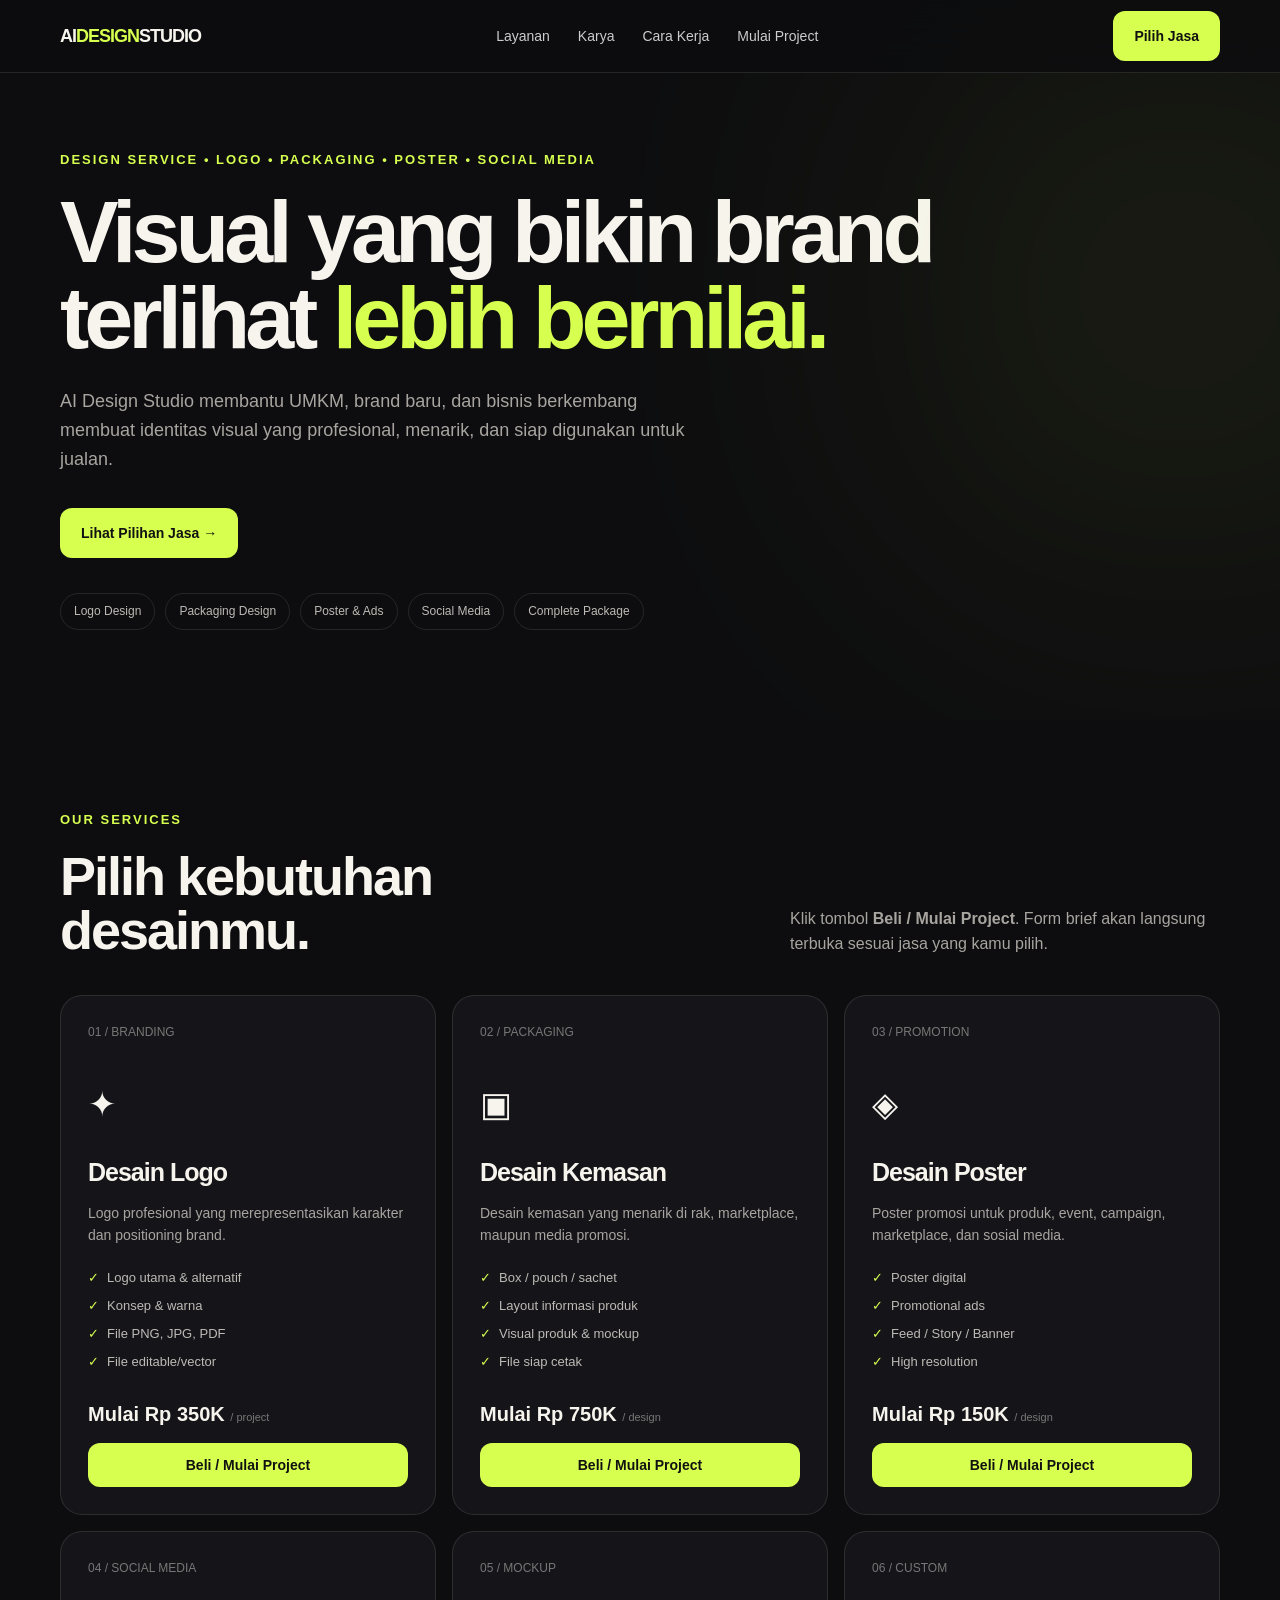
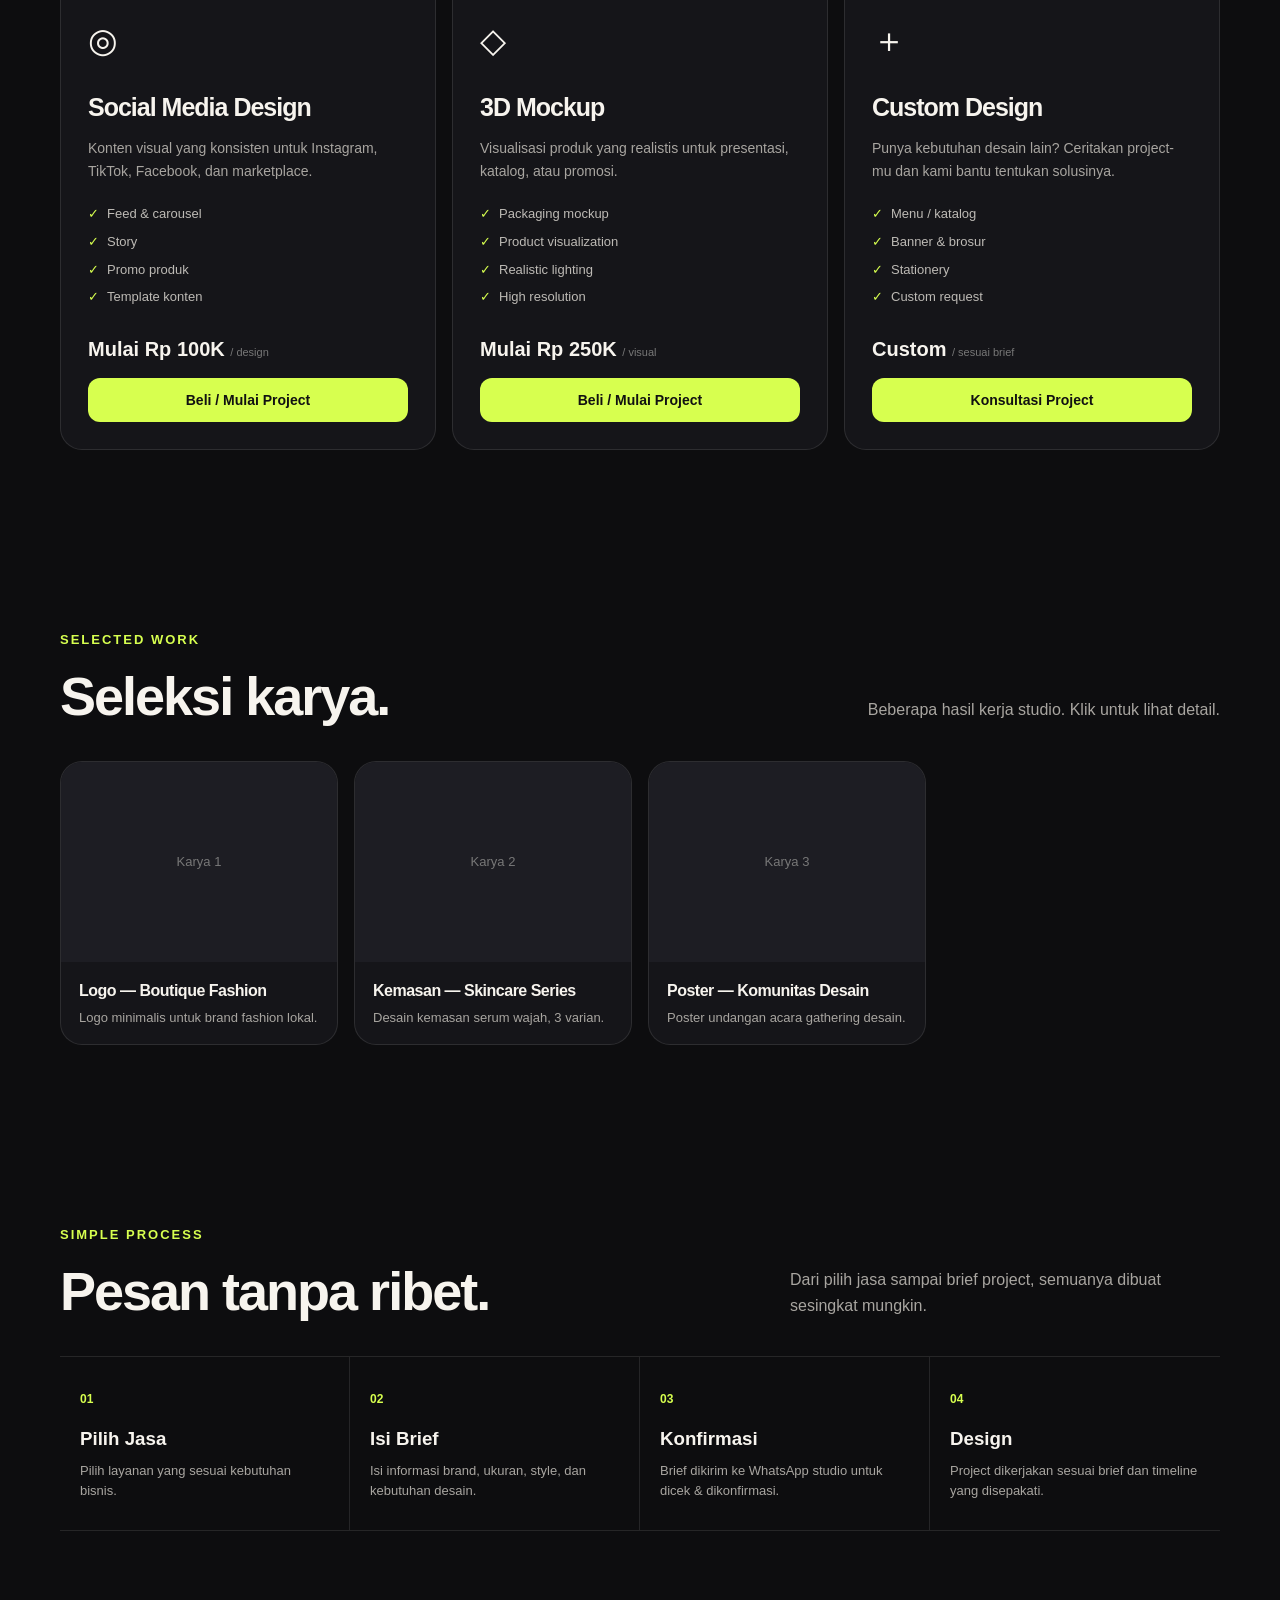
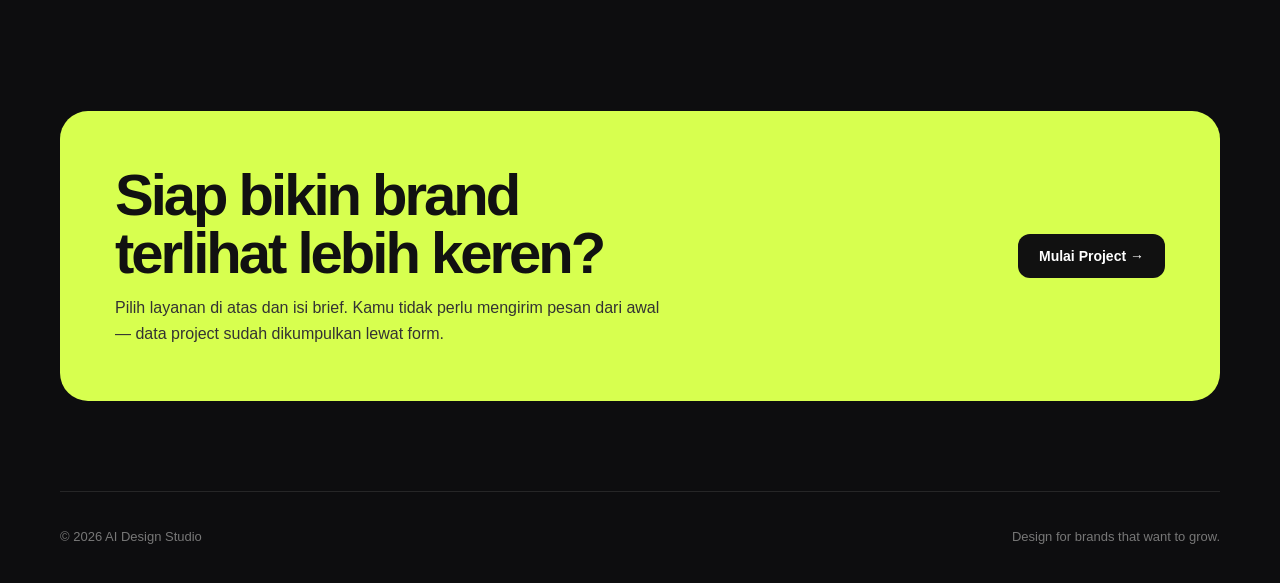
==== index.html @ 18edada5 "update: services section matched to reference (6 cards) - 6 service cards: Logo, Kemasan, Poster, So" ====
<!DOCTYPE html>
<html lang="id">
<head>
<meta charset="UTF-8">
<meta name="viewport" content="width=device-width, initial-scale=1.0">
<meta name="description" content="AI Design Studio — jasa desain logo, kemasan, poster, dan social media untuk brand yang serius.">
<title>AI Design Studio — Jasa Desain Profesional</title>
<link rel="stylesheet" href="styles.css">
</head>
<body>

<nav>
  <div class="container navin">
    <a class="logo" href="#">AI<span>DESIGN</span>STUDIO</a>
    <div class="navlinks">
      <a href="#services">Layanan</a>
      <a href="#portfolio">Karya</a>
      <a href="#process">Cara Kerja</a>
      <a href="#contact">Mulai Project</a>
    </div>
    <a href="#services" class="btn btn-primary">Pilih Jasa</a>
  </div>
</nav>

<header class="hero">
  <div class="container">
    <div class="eyebrow">Design Service • Logo • Packaging • Poster • Social Media</div>
    <h1>Visual yang bikin brand terlihat <em>lebih bernilai.</em></h1>
    <p>AI Design Studio membantu UMKM, brand baru, dan bisnis berkembang membuat identitas visual yang profesional, menarik, dan siap digunakan untuk jualan.</p>
    <a href="#services" class="btn btn-primary">Lihat Pilihan Jasa →</a>
    <div class="hero-tags">
      <span class="tag">Logo Design</span>
      <span class="tag">Packaging Design</span>
      <span class="tag">Poster & Ads</span>
      <span class="tag">Social Media</span>
      <span class="tag">Complete Package</span>
    </div>
  </div>
</header>

<section id="services">
  <div class="container">
    <div class="section-head">
      <div><div class="eyebrow">Our Services</div><h2>Pilih kebutuhan<br>desainmu.</h2></div>
      <p>Klik tombol <b>Beli / Mulai Project</b>. Form brief akan langsung terbuka sesuai jasa yang kamu pilih.</p>
    </div>

    <div class="grid">
      <article class="card">
        <div class="card-num">01 / BRANDING</div><div class="icon">✦</div><h3>Desain Logo</h3>
        <p>Logo profesional yang merepresentasikan karakter dan positioning brand.</p>
        <ul><li>Logo utama & alternatif</li><li>Konsep & warna</li><li>File PNG, JPG, PDF</li><li>File editable/vector</li></ul>
        <div class="price">Mulai Rp 350K <small>/ project</small></div>
        <button class="btn btn-primary buy" data-service="Desain Logo">Beli / Mulai Project</button>
      </article>

      <article class="card">
        <div class="card-num">02 / PACKAGING</div><div class="icon">▣</div><h3>Desain Kemasan</h3>
        <p>Desain kemasan yang menarik di rak, marketplace, maupun media promosi.</p>
        <ul><li>Box / pouch / sachet</li><li>Layout informasi produk</li><li>Visual produk & mockup</li><li>File siap cetak</li></ul>
        <div class="price">Mulai Rp 750K <small>/ design</small></div>
        <button class="btn btn-primary buy" data-service="Desain Kemasan">Beli / Mulai Project</button>
      </article>

      <article class="card">
        <div class="card-num">03 / PROMOTION</div><div class="icon">◈</div><h3>Desain Poster</h3>
        <p>Poster promosi untuk produk, event, campaign, marketplace, dan sosial media.</p>
        <ul><li>Poster digital</li><li>Promotional ads</li><li>Feed / Story / Banner</li><li>High resolution</li></ul>
        <div class="price">Mulai Rp 150K <small>/ design</small></div>
        <button class="btn btn-primary buy" data-service="Desain Poster">Beli / Mulai Project</button>
      </article>

      <article class="card">
        <div class="card-num">04 / SOCIAL MEDIA</div><div class="icon">◎</div><h3>Social Media Design</h3>
        <p>Konten visual yang konsisten untuk Instagram, TikTok, Facebook, dan marketplace.</p>
        <ul><li>Feed & carousel</li><li>Story</li><li>Promo produk</li><li>Template konten</li></ul>
        <div class="price">Mulai Rp 100K <small>/ design</small></div>
        <button class="btn btn-primary buy" data-service="Social Media Design">Beli / Mulai Project</button>
      </article>

      <article class="card">
        <div class="card-num">05 / MOCKUP</div><div class="icon">◇</div><h3>3D Mockup</h3>
        <p>Visualisasi produk yang realistis untuk presentasi, katalog, atau promosi.</p>
        <ul><li>Packaging mockup</li><li>Product visualization</li><li>Realistic lighting</li><li>High resolution</li></ul>
        <div class="price">Mulai Rp 250K <small>/ visual</small></div>
        <button class="btn btn-primary buy" data-service="3D Mockup">Beli / Mulai Project</button>
      </article>

      <article class="card">
        <div class="card-num">06 / CUSTOM</div><div class="icon">＋</div><h3>Custom Design</h3>
        <p>Punya kebutuhan desain lain? Ceritakan project-mu dan kami bantu tentukan solusinya.</p>
        <ul><li>Menu / katalog</li><li>Banner & brosur</li><li>Stationery</li><li>Custom request</li></ul>
        <div class="price">Custom <small>/ sesuai brief</small></div>
        <button class="btn btn-primary buy" data-service="Custom Design">Konsultasi Project</button>
      </article>
    </div>
  </div>
</section>

<section id="portfolio">
  <div class="container">
    <div class="section-head">
      <div><div class="eyebrow">Selected Work</div><h2>Seleksi karya.</h2></div>
      <p>Beberapa hasil kerja studio. Klik untuk lihat detail.</p>
    </div>
    <div class="portfolio-grid" id="portfolioGrid">
      <div class="portfolio-loading">Loading karya...</div>
    </div>
    <div class="portfolio-empty" id="portfolioEmpty" style="display:none;">
      <p>Belum ada karya yang ditampilkan. Tambah gambar di <code>assets/images/</code> dan update array <code>portfolioItems</code> di <code>scripts.js</code>.</p>
    </div>
  </div>
</section>

<section id="process">
  <div class="container">
    <div class="section-head"><div><div class="eyebrow">Simple Process</div><h2>Pesan tanpa ribet.</h2></div><p>Dari pilih jasa sampai brief project, semuanya dibuat sesingkat mungkin.</p></div>
    <div class="process">
      <div class="step"><b>01</b><h3>Pilih Jasa</h3><p>Pilih layanan yang sesuai kebutuhan bisnis.</p></div>
      <div class="step"><b>02</b><h3>Isi Brief</h3><p>Isi informasi brand, ukuran, style, dan kebutuhan desain.</p></div>
      <div class="step"><b>03</b><h3>Konfirmasi</h3><p>Brief dikirim ke WhatsApp studio untuk dicek & dikonfirmasi.</p></div>
      <div class="step"><b>04</b><h3>Design</h3><p>Project dikerjakan sesuai brief dan timeline yang disepakati.</p></div>
    </div>
  </div>
</section>

<section id="contact">
  <div class="container">
    <div class="cta">
      <div><h2>Siap bikin brand<br>terlihat lebih keren?</h2><p>Pilih layanan di atas dan isi brief. Kamu tidak perlu mengirim pesan dari awal — data project sudah dikumpulkan lewat form.</p></div>
      <button class="btn" onclick="openForm('Custom Design')">Mulai Project →</button>
    </div>
  </div>
</section>

<footer class="container"><span>© 2026 AI Design Studio</span><span>Design for brands that want to grow.</span></footer>

<div class="modal" id="modal">
  <div class="modalbox">
    <div class="modalhead"><div><div class="eyebrow">Project Brief</div><h2>Mulai Project</h2></div><button class="close" onclick="closeForm()">×</button></div>
    <div class="selected">Layanan dipilih: <strong id="serviceName">-</strong></div>
    <form id="briefForm">
      <input type="hidden" id="service" name="service">
      <div class="formgrid">
        <div class="field"><label>Nama</label><input name="name" required placeholder="Nama lengkap"></div>
        <div class="field"><label>WhatsApp</label><input name="phone" required placeholder="08xxxxxxxxxx"></div>
        <div class="field"><label>Email</label><input type="email" name="email" placeholder="nama@email.com"></div>
        <div class="field"><label>Nama Brand / Bisnis</label><input name="brand" required placeholder="Contoh: Okuki"></div>
        <div class="field"><label>Jenis Bisnis</label><input name="business" placeholder="Makanan, fashion, jasa, dll."></div>
        <div class="field"><label>Budget</label><select name="budget"><option>Belum tahu / konsultasi</option><option>Rp 150K – 500K</option><option>Rp 500K – 1 Juta</option><option>Rp 1 – 2 Juta</option><option>> Rp 2 Juta</option></select></div>
        <div class="field full"><label>Jelaskan kebutuhan desain</label><textarea name="brief" required placeholder="Ceritakan produk, konsep, ukuran, warna, referensi, target market, dan informasi penting lainnya..."></textarea></div>
        <div class="field full"><label>Referensi / Link</label><input name="reference" placeholder="Link Google Drive, Instagram, Pinterest, dll."></div>
      </div>
      <div class="formactions"><button type="button" class="btn btn-dark" onclick="closeForm()">Batal</button><button class="btn btn-primary" type="submit">Kirim Brief →</button></div>
      <div class="note">Brief akan diarahkan ke WhatsApp studio. Ganti nomor WhatsApp pada bagian atas <code>scripts.js</code> sebelum website dipakai.</div>
    </form>
  </div>
</div>

<script src="scripts.js"></script>
</body>
</html>
---- styles.css ----
:root{
  --bg:#0d0d0f;--surface:#151519;--surface2:#1d1d23;--text:#f7f4ee;
  --muted:#a8a5a0;--accent:#d7ff4f;--line:rgba(255,255,255,.1);
}
*{box-sizing:border-box;margin:0;padding:0}
html{scroll-behavior:smooth}
body{font-family:Inter,Arial,sans-serif;background:var(--bg);color:var(--text);line-height:1.6}
a{text-decoration:none;color:inherit}
.container{width:min(1160px,92%);margin:auto}
nav{position:fixed;top:0;left:0;right:0;z-index:20;background:rgba(13,13,15,.82);backdrop-filter:blur(18px);border-bottom:1px solid var(--line)}
.navin{height:72px;display:flex;align-items:center;justify-content:space-between}
.logo{font-weight:900;letter-spacing:-1px;font-size:18px}.logo span{color:var(--accent)}
.navlinks{display:flex;gap:28px;color:#ccc;font-size:14px}
.navlinks a:hover{color:var(--accent)}
.hero{padding:150px 0 90px;overflow:hidden;position:relative}
.hero:before{content:"";position:absolute;width:500px;height:500px;background:var(--accent);filter:blur(160px);opacity:.08;right:-150px;top:40px}
.eyebrow{color:var(--accent);font-size:13px;font-weight:800;letter-spacing:2px;text-transform:uppercase;margin-bottom:18px}
h1{font-size:clamp(48px,7vw,88px);line-height:.98;letter-spacing:-5px;max-width:900px}
h1 em{font-style:normal;color:var(--accent)}
.hero p{max-width:650px;color:var(--muted);font-size:18px;margin:26px 0 34px}
.btn{display:inline-flex;align-items:center;justify-content:center;border:0;border-radius:12px;padding:14px 21px;font-weight:800;cursor:pointer;transition:.2s;font-size:14px}
.btn-primary{background:var(--accent);color:#111}.btn-primary:hover{transform:translateY(-2px);box-shadow:0 10px 30px rgba(215,255,79,.15)}
.btn-dark{background:#24242a;color:#fff;border:1px solid var(--line)}
.hero-tags{display:flex;gap:10px;flex-wrap:wrap;margin-top:35px}
.tag{border:1px solid var(--line);padding:8px 13px;border-radius:999px;color:#bdbab5;font-size:12px}
section{padding:90px 0}.section-head{display:flex;justify-content:space-between;gap:30px;align-items:end;margin-bottom:38px}
.section-head h2{font-size:clamp(34px,5vw,54px);line-height:1;letter-spacing:-2px}
.section-head p{color:var(--muted);max-width:430px}
.grid{display:grid;grid-template-columns:repeat(3,1fr);gap:16px}
.card{background:var(--surface);border:1px solid var(--line);border-radius:22px;padding:27px;min-height:330px;display:flex;flex-direction:column;position:relative;overflow:hidden;transition:.25s}
.card:hover{transform:translateY(-5px);border-color:rgba(215,255,79,.35)}
.card.featured{border-color:rgba(215,255,79,.4);background:linear-gradient(180deg,rgba(215,255,79,.06),var(--surface))}
.card-num{font-size:12px;color:#777;margin-bottom:35px}
.icon{font-size:34px;margin-bottom:20px}.card h3{font-size:25px;letter-spacing:-1px}.card p{color:var(--muted);font-size:14px;margin:10px 0 22px}
.card ul{list-style:none;color:#bdbab5;font-size:13px;display:grid;gap:7px;margin-bottom:25px}.card li:before{content:"✓";color:var(--accent);margin-right:8px}
.card .buy{margin-top:auto;width:100%}
.price{font-size:20px;font-weight:900;margin-bottom:13px}.price small{font-size:11px;color:#777;font-weight:500}
.process{display:grid;grid-template-columns:repeat(4,1fr);border-top:1px solid var(--line);border-bottom:1px solid var(--line)}
.step{padding:28px 20px;border-right:1px solid var(--line)}.step:last-child{border:0}.step b{color:var(--accent);font-size:12px}.step h3{margin:13px 0 7px}.step p{font-size:13px;color:var(--muted)}
.cta{background:var(--accent);color:#111;border-radius:28px;padding:55px;display:flex;justify-content:space-between;align-items:center;gap:30px}.cta h2{font-size:clamp(32px,5vw,58px);line-height:1;letter-spacing:-3px}.cta p{margin-top:13px;max-width:560px;color:#333}.cta .btn{background:#111;color:#fff}
footer{padding:35px 0;color:#777;border-top:1px solid var(--line);font-size:13px;display:flex;justify-content:space-between}

/* Portfolio */
.portfolio-grid{display:grid;grid-template-columns:repeat(auto-fill,minmax(260px,1fr));gap:16px}
.portfolio-item{background:var(--surface);border:1px solid var(--line);border-radius:22px;overflow:hidden;transition:.25s;cursor:pointer}
.portfolio-item:hover{transform:translateY(-4px);border-color:rgba(215,255,79,.35)}
.portfolio-item-img{width:100%;height:200px;object-fit:cover;background:var(--surface2)}
.portfolio-item-img-placeholder{width:100%;height:200px;background:var(--surface2);display:flex;align-items:center;justify-content:center;color:#777;font-size:13px}
.portfolio-item-info{padding:16px 18px}
.portfolio-item-info h4{font-size:16px;letter-spacing:-.5px}
.portfolio-item-info p{font-size:13px;color:var(--muted);margin-top:4px}
.portfolio-loading,.portfolio-empty{grid-column:1/-1;text-align:center;padding:40px;color:var(--muted)}

/* Modal */
.modal{position:fixed;inset:0;background:rgba(0,0,0,.72);backdrop-filter:blur(8px);z-index:50;display:none;align-items:center;justify-content:center;padding:20px}
.modal.show{display:flex}.modalbox{background:#17171b;border:1px solid var(--line);border-radius:24px;width:min(700px,100%);max-height:92vh;overflow:auto;padding:28px}
.modalhead{display:flex;justify-content:space-between;gap:20px;margin-bottom:20px}.modalhead h2{font-size:28px}.close{background:#29292f;border:0;color:white;width:38px;height:38px;border-radius:50%;cursor:pointer;font-size:20px}
.selected{background:#222228;border:1px solid rgba(215,255,79,.3);padding:13px 15px;border-radius:12px;color:#d8d5cf;margin-bottom:20px}
.formgrid{display:grid;grid-template-columns:1fr 1fr;gap:15px}.field{display:grid;gap:7px;margin-bottom:14px}.field.full{grid-column:1/-1}
label{font-size:12px;color:#aaa}.field input,.field select,.field textarea{width:100%;background:#101014;border:1px solid var(--line);color:white;border-radius:10px;padding:12px 13px;outline:none;font:inherit}.field textarea{min-height:105px;resize:vertical}.field input:focus,.field select:focus,.field textarea:focus{border-color:var(--accent)}
.formactions{display:flex;gap:10px;justify-content:flex-end;margin-top:5px}
.note{font-size:11px;color:#777;margin-top:13px}

/* Image modal (portfolio zoom) */
.image-modal-overlay{position:fixed;inset:0;background:rgba(0,0,0,.72);backdrop-filter:blur(8px);z-index:60;display:flex;align-items:center;justify-content:center;padding:20px;animation:fadeIn .2s ease}
.image-modal-content{background:#17171b;border:1px solid var(--line);border-radius:22px;max-width:90vw;max-height:90vh;overflow:hidden;position:relative}
.image-modal-img{display:block;max-width:90vw;max-height:75vh;object-fit:contain}
.image-modal-caption{padding:16px 20px;text-align:center}
.image-modal-caption h3{font-size:17px;margin-bottom:4px}
.image-modal-caption p{color:var(--muted);font-size:13px}
.image-modal-close{position:absolute;top:12px;right:12px;width:36px;height:36px;border:0;background:rgba(255,255,255,.85);border-radius:50%;font-size:20px;cursor:pointer;color:#333;display:flex;align-items:center;justify-content:center}
.image-modal-close:hover{background:#fff}
@keyframes fadeIn{from{opacity:0}to{opacity:1}}

@media(max-width:800px){.navlinks{display:none}.grid{grid-template-columns:1fr}.process{grid-template-columns:1fr 1fr}.step:nth-child(2){border-right:0}.step:nth-child(-n+2){border-bottom:1px solid var(--line)}.cta{padding:35px;display:block}.cta .btn{margin-top:25px}.section-head{display:block}.section-head p{margin-top:15px}.formgrid{grid-template-columns:1fr}.field.full{grid-column:auto}h1{letter-spacing:-3px}}
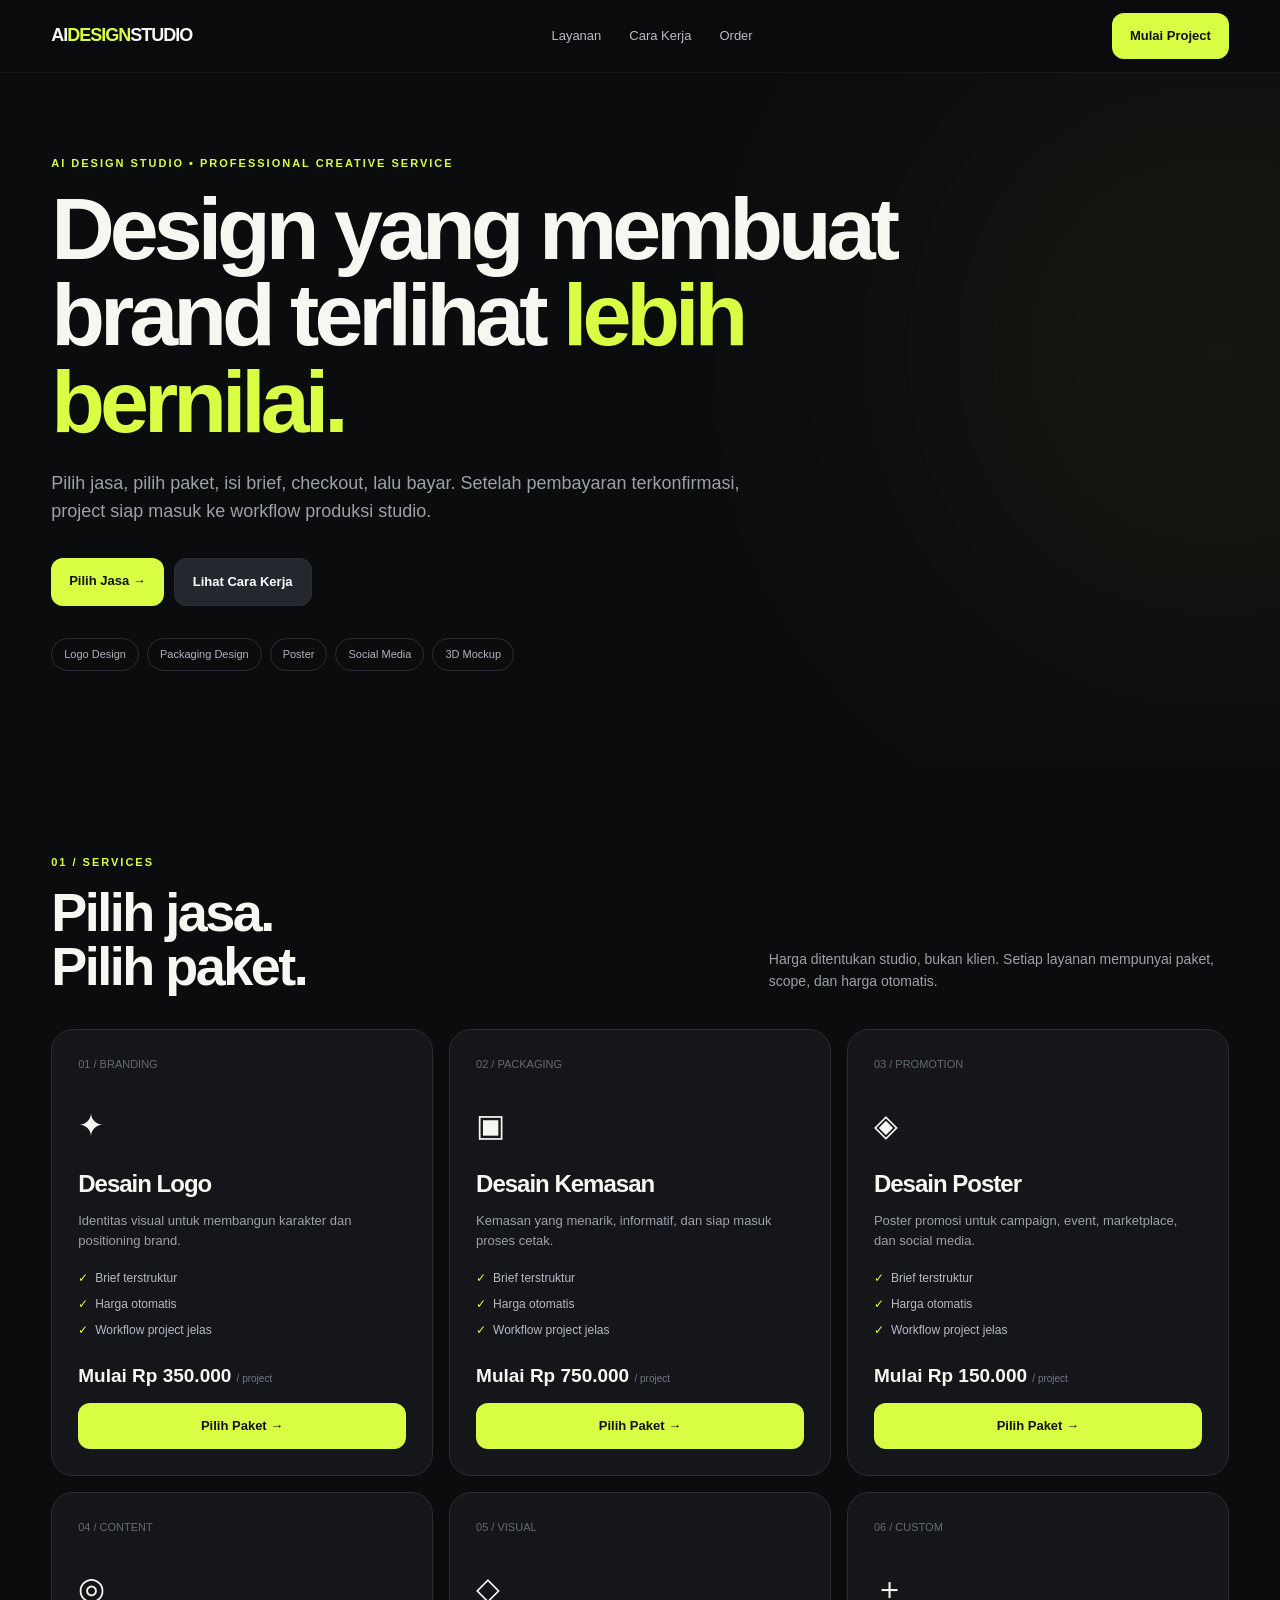
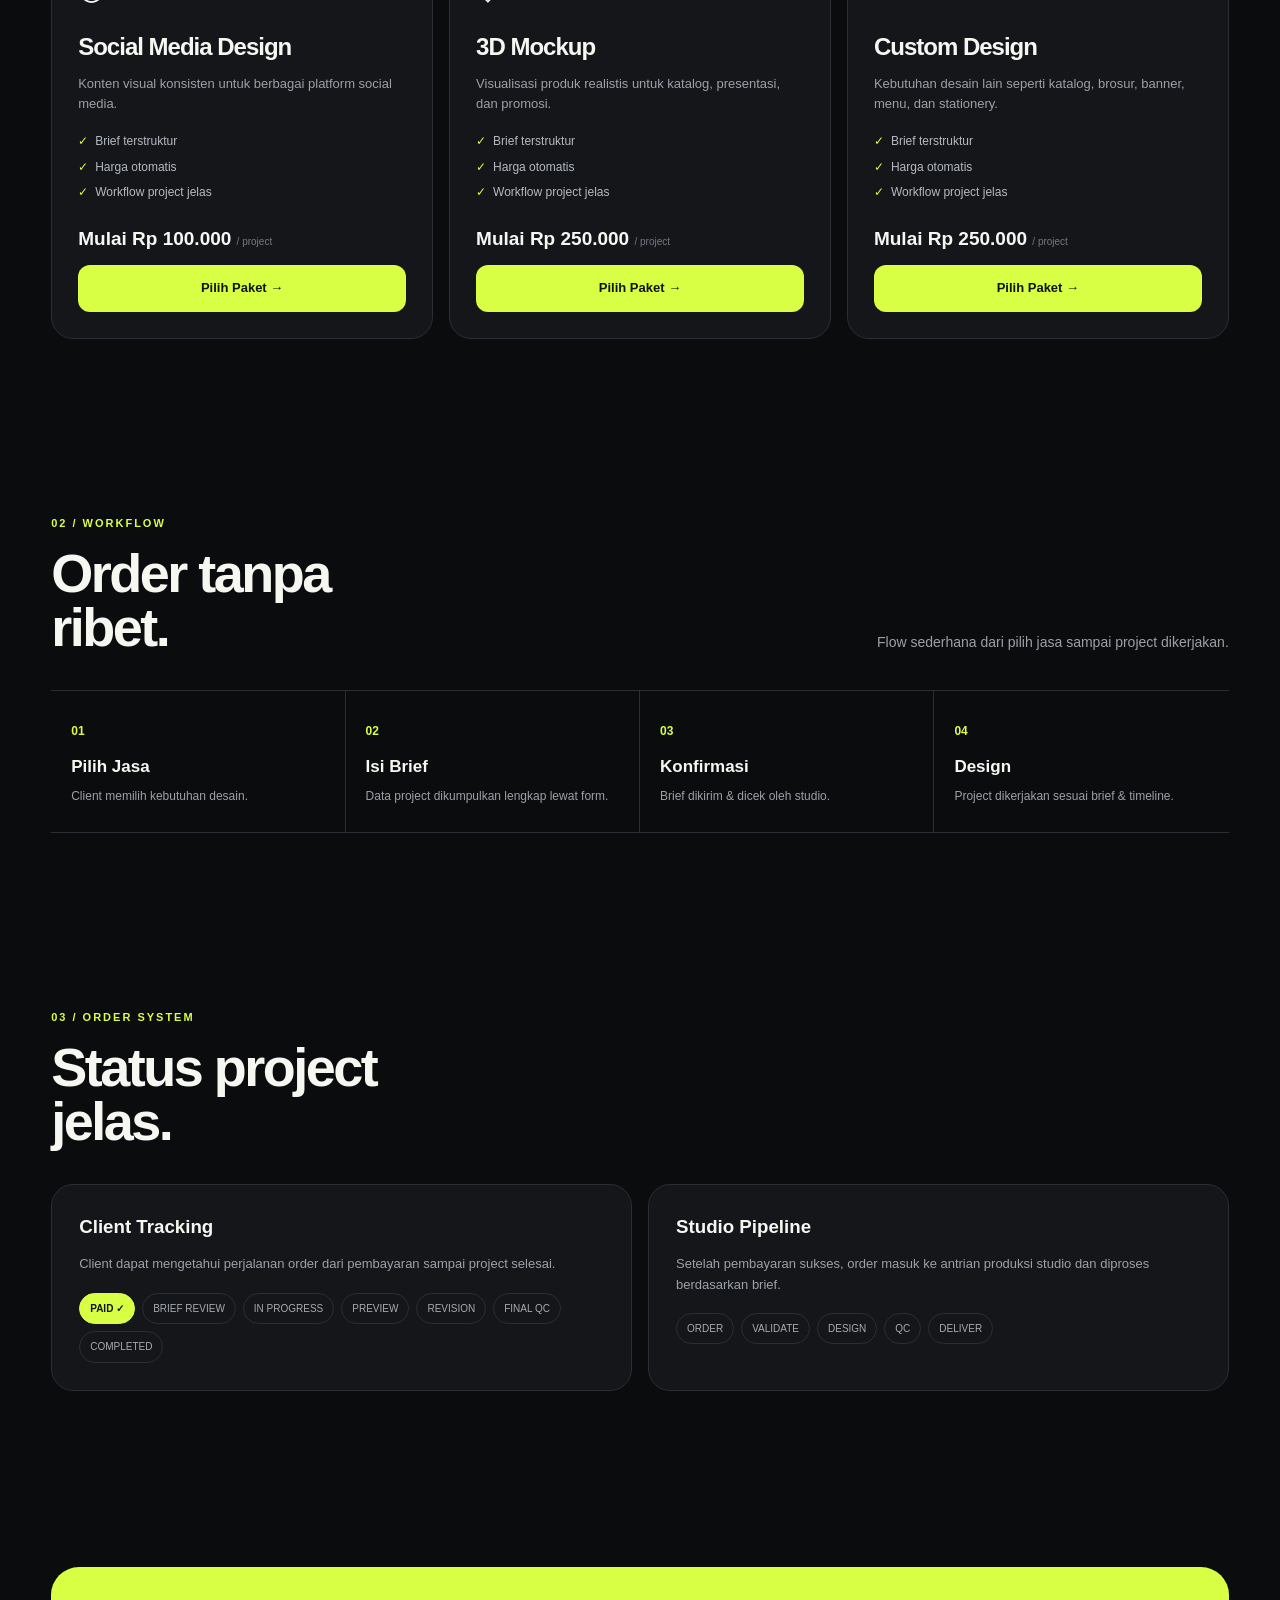
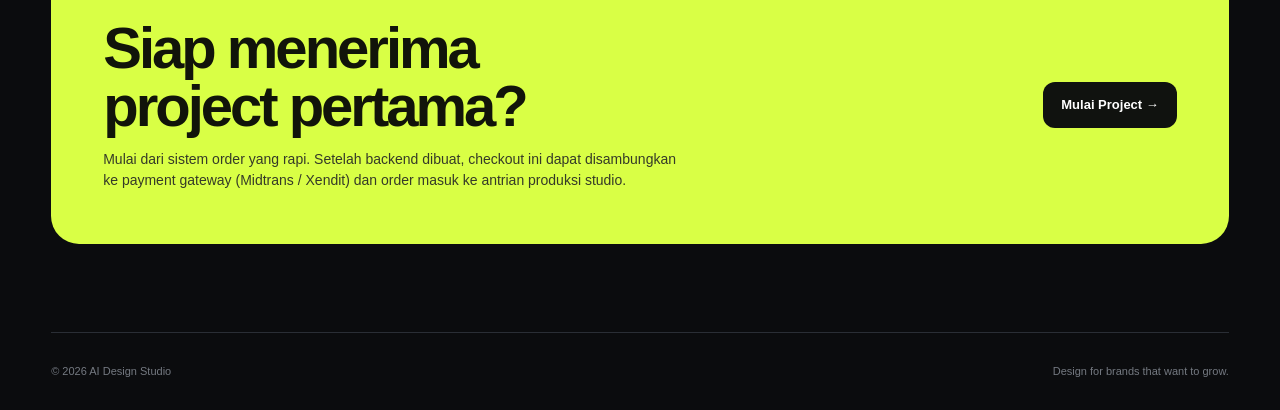
==== commit d7e02614: "feat: upgrade order system - package tiers + checkout + payment simulation Adopted from preview(1).h" ====
--- a/index.html
+++ b/index.html
@@ -1,39 +1,558 @@
 <!DOCTYPE html>
 <html lang="id">
 <head>
-<meta charset="UTF-8">
-<meta name="viewport" content="width=device-width, initial-scale=1.0">
-<meta name="description" content="AI Design Studio — jasa desain logo, kemasan, poster, dan social media untuk brand yang serius.">
-<title>AI Design Studio — Jasa Desain Profesional</title>
-<link rel="stylesheet" href="styles.css">
+  <meta charset="UTF-8" />
+  <meta name="viewport" content="width=device-width, initial-scale=1.0" />
+  <title>AI Design Studio — Jasa Desain Profesional</title>
+  <meta name="description" content="Jasa desain profesional untuk logo, kemasan, poster, social media, dan 3D mockup. Pilih jasa, pilih paket, isi brief, checkout, bayar." />
+  <style>
+    :root{
+      --bg:#0b0c0e;
+      --surface:#14161a;
+      --surface-2:#1b1e23;
+      --surface-3:#23272d;
+      --text:#f7f7f2;
+      --muted:#9ca1a9;
+      --line:#2a2e35;
+      --accent:#d9ff45;
+      --accent-2:#b9e72b;
+      --danger:#ff6b6b;
+      --radius:20px;
+    }
+    *{box-sizing:border-box}
+    html{scroll-behavior:smooth}
+    body{
+      margin:0;
+      background:var(--bg);
+      color:var(--text);
+      font-family:Inter,Arial,Helvetica,sans-serif;
+      line-height:1.55;
+    }
+    a{text-decoration:none;color:inherit}
+    button,input,textarea,select{font:inherit}
+    button{cursor:pointer}
+    .container{width:min(1180px,92%);margin:auto}
+
+    /* NAV */
+    nav{
+      position:fixed;top:0;left:0;right:0;z-index:50;
+      background:rgba(11,12,14,.82);
+      backdrop-filter:blur(16px);
+      border-bottom:1px solid rgba(255,255,255,.06);
+    }
+    .nav-inner{
+      height:72px;
+      display:flex;
+      align-items:center;
+      justify-content:space-between;
+      gap:20px;
+    }
+    .brand{
+      font-weight:900;
+      letter-spacing:-1px;
+      font-size:18px;
+    }
+    .brand span{color:var(--accent)}
+    .nav-links{
+      display:flex;gap:28px;color:#b9bdc3;font-size:13px;
+    }
+    .nav-links a:hover{color:var(--accent)}
+
+    /* BUTTONS */
+    .btn{
+      border:0;
+      border-radius:12px;
+      padding:13px 18px;
+      font-weight:800;
+      font-size:13px;
+      transition:.2s ease;
+    }
+    .btn-primary{
+      background:var(--accent);
+      color:#11140a;
+    }
+    .btn-primary:hover{
+      transform:translateY(-2px);
+      background:var(--accent-2);
+      box-shadow:0 12px 30px rgba(217,255,69,.12);
+    }
+    .btn-dark{
+      background:#24282e;
+      color:#fff;
+      border:1px solid var(--line);
+    }
+
+    /* HERO */
+    .hero{
+      position:relative;
+      overflow:hidden;
+      padding:155px 0 95px;
+    }
+    .hero::after{
+      content:"";
+      position:absolute;
+      width:560px;height:560px;border-radius:50%;
+      right:-220px;top:70px;
+      background:var(--accent);
+      filter:blur(150px);
+      opacity:.06;
+      pointer-events:none;
+    }
+    .eyebrow{
+      color:var(--accent);
+      font-size:11px;
+      font-weight:900;
+      letter-spacing:2px;
+      text-transform:uppercase;
+      margin-bottom:14px;
+    }
+    .hero h1{
+      margin:0;
+      max-width:930px;
+      font-size:clamp(48px,7vw,88px);
+      line-height:.98;
+      letter-spacing:-5px;
+    }
+    .hero h1 span{color:var(--accent)}
+    .hero p{
+      max-width:690px;
+      margin:25px 0 32px;
+      color:var(--muted);
+      font-size:18px;
+    }
+    .hero-actions{display:flex;gap:10px;flex-wrap:wrap}
+    .chips{display:flex;gap:8px;flex-wrap:wrap;margin-top:32px}
+    .chip{
+      border:1px solid var(--line);
+      border-radius:999px;
+      padding:7px 12px;
+      font-size:11px;
+      color:#aeb3ba;
+    }
+
+    /* SECTIONS */
+    section{padding:88px 0}
+    .section-head{
+      display:flex;
+      justify-content:space-between;
+      align-items:end;
+      gap:30px;
+      margin-bottom:36px;
+    }
+    .section-head h2{
+      margin:0;
+      font-size:clamp(35px,5vw,54px);
+      line-height:1;
+      letter-spacing:-2.5px;
+    }
+    .section-head p{
+      max-width:460px;
+      margin:0;
+      color:var(--muted);
+      font-size:14px;
+    }
+
+    /* SERVICES */
+    .services-grid{
+      display:grid;
+      grid-template-columns:repeat(3,1fr);
+      gap:16px;
+    }
+    .service-card{
+      background:var(--surface);
+      border:1px solid var(--line);
+      border-radius:22px;
+      padding:26px;
+      min-height:360px;
+      display:flex;
+      flex-direction:column;
+      transition:.25s ease;
+    }
+    .service-card:hover{
+      transform:translateY(-5px);
+      border-color:#444a53;
+    }
+    .service-num{font-size:11px;color:#656b73}
+    .service-icon{font-size:31px;margin:29px 0 15px}
+    .service-card h3{
+      margin:0;
+      font-size:24px;
+      letter-spacing:-1px;
+    }
+    .service-card p{
+      color:var(--muted);
+      font-size:13px;
+      margin:9px 0 18px;
+    }
+    .service-card ul{
+      list-style:none;
+      padding:0;
+      margin:0 0 22px;
+      display:grid;
+      gap:7px;
+      color:#b5bac1;
+      font-size:12px;
+    }
+    .service-card li::before{
+      content:"✓";
+      color:var(--accent);
+      margin-right:7px;
+    }
+    .service-price{
+      margin-top:auto;
+      font-weight:900;
+      font-size:19px;
+    }
+    .service-price small{
+      color:#737981;
+      font-size:10px;
+      font-weight:500;
+    }
+    .service-card .btn{width:100%;margin-top:12px}
+
+    /* SIMPLE PROCESS (keep as-is) */
+    .process{
+      display:grid;
+      grid-template-columns:repeat(4,1fr);
+      border-top:1px solid var(--line);
+      border-bottom:1px solid var(--line);
+    }
+    .process-step{padding:27px 20px;border-right:1px solid var(--line)}
+    .process-step:last-child{border-right:0}
+    .process-step b{color:var(--accent);font-size:12px}
+    .process-step h3{margin:12px 0 6px;font-size:17px}
+    .process-step p{margin:0;color:var(--muted);font-size:12px}
+
+    /* STATUS TRACKING */
+    .status-grid{
+      display:grid;
+      grid-template-columns:1fr 1fr;
+      gap:16px;
+    }
+    .status-card{
+      background:var(--surface);
+      border:1px solid var(--line);
+      border-radius:22px;
+      padding:27px;
+    }
+    .status-card h3{margin:0 0 9px}
+    .status-card p{color:var(--muted);font-size:13px}
+    .status-list{
+      display:flex;flex-wrap:wrap;gap:7px;margin-top:18px;
+    }
+    .status-pill{
+      border:1px solid var(--line);
+      color:#a6abb1;
+      border-radius:999px;
+      padding:7px 10px;
+      font-size:10px;
+    }
+    .status-pill.active{
+      color:#11140a;
+      background:var(--accent);
+      border-color:var(--accent);
+      font-weight:800;
+    }
+
+    /* CTA */
+    .cta{
+      background:var(--accent);
+      color:#11140a;
+      border-radius:28px;
+      padding:52px;
+      display:flex;
+      align-items:center;
+      justify-content:space-between;
+      gap:32px;
+    }
+    .cta h2{
+      margin:0;
+      font-size:clamp(34px,5vw,58px);
+      line-height:1;
+      letter-spacing:-3px;
+    }
+    .cta p{
+      margin:14px 0 0;
+      max-width:580px;
+      color:#353a28;
+      font-size:14px;
+    }
+    .cta .btn{
+      background:#10120f;
+      color:white;
+      flex-shrink:0;
+    }
+
+    footer{
+      border-top:1px solid var(--line);
+      padding:30px 0;
+      color:#747981;
+      font-size:11px;
+      display:flex;
+      justify-content:space-between;
+      gap:20px;
+    }
+    .footer-note{color:#747981}
+
+    /* MODAL */
+    .overlay{
+      position:fixed;
+      inset:0;
+      z-index:100;
+      background:rgba(0,0,0,.76);
+      backdrop-filter:blur(9px);
+      display:none;
+      align-items:center;
+      justify-content:center;
+      padding:18px;
+    }
+    .overlay.show{display:flex}
+    .modal{
+      width:min(780px,100%);
+      max-height:94vh;
+      overflow:auto;
+      background:#16181c;
+      border:1px solid #30343b;
+      border-radius:24px;
+      padding:28px;
+    }
+    .modal-head{
+      display:flex;
+      justify-content:space-between;
+      align-items:start;
+      gap:20px;
+    }
+    .modal-head h2{
+      margin:0;
+      font-size:29px;
+      line-height:1.1;
+    }
+    .close{
+      width:38px;height:38px;
+      border-radius:50%;
+      border:1px solid var(--line);
+      background:#24282e;color:white;
+      font-size:20px;
+    }
+    .selected-service{
+      margin:18px 0;
+      background:#202329;
+      border:1px solid #363b43;
+      border-radius:13px;
+      padding:13px 15px;
+      color:#c7cbd0;
+    }
+    .selected-service strong{color:var(--accent)}
+    .package-grid{
+      display:grid;
+      grid-template-columns:repeat(3,1fr);
+      gap:10px;
+      margin:10px 0 20px;
+    }
+    .package{
+      background:#101216;
+      border:1px solid var(--line);
+      color:white;
+      border-radius:13px;
+      padding:15px;
+      text-align:left;
+    }
+    .package.selected{
+      border-color:var(--accent);
+      box-shadow:0 0 0 1px var(--accent) inset;
+    }
+    .package b,.package strong,.package small{display:block}
+    .package strong{color:var(--accent);font-size:16px;margin:5px 0}
+    .package small{color:#868b92;font-size:10px}
+    .addons{
+      display:grid;
+      grid-template-columns:1fr 1fr;
+      gap:8px;
+      margin-bottom:20px;
+    }
+    .addon{
+      background:#101216;
+      border:1px solid var(--line);
+      border-radius:10px;
+      padding:11px;
+      color:#b8bdc4;
+      font-size:11px;
+    }
+    .addon input{
+      accent-color:var(--accent);
+      margin-right:7px;
+    }
+
+    .form-grid{
+      display:grid;
+      grid-template-columns:1fr 1fr;
+      gap:13px;
+    }
+    .field{display:grid;gap:6px}
+    .field.full{grid-column:1/-1}
+    .field label{font-size:11px;color:#9ca1a9}
+    .field input,.field textarea,.field select{
+      width:100%;
+      background:#0e1013;
+      color:white;
+      border:1px solid var(--line);
+      border-radius:10px;
+      padding:11px 12px;
+      outline:none;
+    }
+    .field textarea{min-height:105px;resize:vertical}
+    .field input:focus,.field textarea:focus,.field select:focus{
+      border-color:var(--accent);
+    }
+    .checkout-summary{
+      margin:20px 0;
+      border-top:1px solid var(--line);
+      border-bottom:1px solid var(--line);
+      padding:16px 0;
+      display:grid;
+      gap:8px;
+    }
+    .summary-row{
+      display:flex;
+      justify-content:space-between;
+      gap:20px;
+      color:#aeb3ba;
+      font-size:12px;
+    }
+    .summary-row.total{
+      color:white;
+      font-size:14px;
+      font-weight:800;
+      margin-top:7px;
+    }
+    .summary-row.total strong{
+      color:var(--accent);
+      font-size:23px;
+    }
+    .modal-actions{
+      display:flex;
+      justify-content:flex-end;
+      gap:8px;
+    }
+    .note{
+      color:#6d727a;
+      font-size:9px;
+      margin-top:12px;
+    }
+
+    /* PAYMENT SCREEN */
+    .payment-box{
+      display:none;
+      text-align:center;
+      padding:15px 0 5px;
+    }
+    .payment-box.show{display:block}
+    .payment-box h3{font-size:26px;margin:4px 0 10px}
+    .payment-box p{color:var(--muted);font-size:13px;max-width:560px;margin:0 auto 18px}
+    .order-id{
+      display:inline-block;
+      background:#202329;
+      border:1px solid var(--line);
+      border-radius:9px;
+      padding:8px 13px;
+      color:var(--accent);
+      font-weight:900;
+      margin-bottom:18px;
+    }
+    .payment-methods{
+      display:grid;
+      grid-template-columns:repeat(3,1fr);
+      gap:10px;
+      margin:20px 0;
+    }
+    .payment-method{
+      background:#101216;
+      border:1px solid var(--line);
+      border-radius:12px;
+      padding:15px;
+      color:white;
+    }
+    .payment-method:hover{border-color:var(--accent)}
+    .payment-method b{display:block}
+    .payment-method small{color:#7d838b}
+
+    /* SUCCESS */
+    .success-screen{
+      display:none;
+      text-align:center;
+      padding:30px 10px;
+    }
+    .success-screen.show{display:block}
+    .success-icon{
+      width:64px;height:64px;
+      border-radius:50%;
+      display:grid;place-items:center;
+      background:var(--accent);
+      color:#11140a;
+      margin:0 auto 14px;
+      font-size:30px;
+      font-weight:900;
+    }
+    .success-screen h3{font-size:28px;margin:0 0 8px}
+    .success-screen p{color:var(--muted);font-size:13px}
+
+    @media(max-width:850px){
+      .nav-links{display:none}
+      .services-grid{grid-template-columns:1fr 1fr}
+      .process{grid-template-columns:1fr 1fr}
+      .process-step:nth-child(2){border-right:0}
+      .process-step:nth-child(-n+2){border-bottom:1px solid var(--line)}
+      .status-grid{grid-template-columns:1fr}
+      .cta{display:block;padding:38px}
+      .cta .btn{margin-top:22px}
+      .form-grid{grid-template-columns:1fr}
+      .field.full{grid-column:auto}
+    }
+    @media(max-width:600px){
+      .services-grid{grid-template-columns:1fr}
+      .package-grid,.addons,.payment-methods{grid-template-columns:1fr}
+      .process{grid-template-columns:1fr}
+      .process-step{
+        border-right:0!important;
+        border-bottom:1px solid var(--line);
+      }
+      .process-step:last-child{border-bottom:0}
+      .section-head{display:block}
+      .section-head p{margin-top:15px}
+      .hero h1{letter-spacing:-3px}
+      footer{display:block}
+    }
+  </style>
 </head>
 <body>
 
 <nav>
-  <div class="container navin">
-    <a class="logo" href="#">AI<span>DESIGN</span>STUDIO</a>
-    <div class="navlinks">
+  <div class="container nav-inner">
+    <a class="brand" href="#">AI<span>DESIGN</span>STUDIO</a>
+    <div class="nav-links">
       <a href="#services">Layanan</a>
-      <a href="#portfolio">Karya</a>
       <a href="#process">Cara Kerja</a>
-      <a href="#contact">Mulai Project</a>
-    </div>
-    <a href="#services" class="btn btn-primary">Pilih Jasa</a>
+      <a href="#tracking">Order</a>
+    </div>
+    <button class="btn btn-primary" onclick="openOrder('Desain Logo')">Mulai Project</button>
   </div>
 </nav>
 
 <header class="hero">
   <div class="container">
-    <div class="eyebrow">Design Service • Logo • Packaging • Poster • Social Media</div>
-    <h1>Visual yang bikin brand terlihat <em>lebih bernilai.</em></h1>
-    <p>AI Design Studio membantu UMKM, brand baru, dan bisnis berkembang membuat identitas visual yang profesional, menarik, dan siap digunakan untuk jualan.</p>
-    <a href="#services" class="btn btn-primary">Lihat Pilihan Jasa →</a>
-    <div class="hero-tags">
-      <span class="tag">Logo Design</span>
-      <span class="tag">Packaging Design</span>
-      <span class="tag">Poster & Ads</span>
-      <span class="tag">Social Media</span>
-      <span class="tag">Complete Package</span>
+    <div class="eyebrow">AI Design Studio • Professional Creative Service</div>
+    <h1>Design yang membuat brand terlihat <span>lebih bernilai.</span></h1>
+    <p>Pilih jasa, pilih paket, isi brief, checkout, lalu bayar. Setelah pembayaran terkonfirmasi, project siap masuk ke workflow produksi studio.</p>
+    <div class="hero-actions">
+      <a class="btn btn-primary" href="#services">Pilih Jasa →</a>
+      <a class="btn btn-dark" href="#process">Lihat Cara Kerja</a>
+    </div>
+    <div class="chips">
+      <span class="chip">Logo Design</span>
+      <span class="chip">Packaging Design</span>
+      <span class="chip">Poster</span>
+      <span class="chip">Social Media</span>
+      <span class="chip">3D Mockup</span>
     </div>
   </div>
 </header>
@@ -41,119 +560,212 @@
 <section id="services">
   <div class="container">
     <div class="section-head">
-      <div><div class="eyebrow">Our Services</div><h2>Pilih kebutuhan<br>desainmu.</h2></div>
-      <p>Klik tombol <b>Beli / Mulai Project</b>. Form brief akan langsung terbuka sesuai jasa yang kamu pilih.</p>
-    </div>
-
-    <div class="grid">
-      <article class="card">
-        <div class="card-num">01 / BRANDING</div><div class="icon">✦</div><h3>Desain Logo</h3>
-        <p>Logo profesional yang merepresentasikan karakter dan positioning brand.</p>
-        <ul><li>Logo utama & alternatif</li><li>Konsep & warna</li><li>File PNG, JPG, PDF</li><li>File editable/vector</li></ul>
-        <div class="price">Mulai Rp 350K <small>/ project</small></div>
-        <button class="btn btn-primary buy" data-service="Desain Logo">Beli / Mulai Project</button>
-      </article>
-
-      <article class="card">
-        <div class="card-num">02 / PACKAGING</div><div class="icon">▣</div><h3>Desain Kemasan</h3>
-        <p>Desain kemasan yang menarik di rak, marketplace, maupun media promosi.</p>
-        <ul><li>Box / pouch / sachet</li><li>Layout informasi produk</li><li>Visual produk & mockup</li><li>File siap cetak</li></ul>
-        <div class="price">Mulai Rp 750K <small>/ design</small></div>
-        <button class="btn btn-primary buy" data-service="Desain Kemasan">Beli / Mulai Project</button>
-      </article>
-
-      <article class="card">
-        <div class="card-num">03 / PROMOTION</div><div class="icon">◈</div><h3>Desain Poster</h3>
-        <p>Poster promosi untuk produk, event, campaign, marketplace, dan sosial media.</p>
-        <ul><li>Poster digital</li><li>Promotional ads</li><li>Feed / Story / Banner</li><li>High resolution</li></ul>
-        <div class="price">Mulai Rp 150K <small>/ design</small></div>
-        <button class="btn btn-primary buy" data-service="Desain Poster">Beli / Mulai Project</button>
-      </article>
-
-      <article class="card">
-        <div class="card-num">04 / SOCIAL MEDIA</div><div class="icon">◎</div><h3>Social Media Design</h3>
-        <p>Konten visual yang konsisten untuk Instagram, TikTok, Facebook, dan marketplace.</p>
-        <ul><li>Feed & carousel</li><li>Story</li><li>Promo produk</li><li>Template konten</li></ul>
-        <div class="price">Mulai Rp 100K <small>/ design</small></div>
-        <button class="btn btn-primary buy" data-service="Social Media Design">Beli / Mulai Project</button>
-      </article>
-
-      <article class="card">
-        <div class="card-num">05 / MOCKUP</div><div class="icon">◇</div><h3>3D Mockup</h3>
-        <p>Visualisasi produk yang realistis untuk presentasi, katalog, atau promosi.</p>
-        <ul><li>Packaging mockup</li><li>Product visualization</li><li>Realistic lighting</li><li>High resolution</li></ul>
-        <div class="price">Mulai Rp 250K <small>/ visual</small></div>
-        <button class="btn btn-primary buy" data-service="3D Mockup">Beli / Mulai Project</button>
-      </article>
-
-      <article class="card">
-        <div class="card-num">06 / CUSTOM</div><div class="icon">＋</div><h3>Custom Design</h3>
-        <p>Punya kebutuhan desain lain? Ceritakan project-mu dan kami bantu tentukan solusinya.</p>
-        <ul><li>Menu / katalog</li><li>Banner & brosur</li><li>Stationery</li><li>Custom request</li></ul>
-        <div class="price">Custom <small>/ sesuai brief</small></div>
-        <button class="btn btn-primary buy" data-service="Custom Design">Konsultasi Project</button>
-      </article>
-    </div>
+      <div>
+        <div class="eyebrow">01 / Services</div>
+        <h2>Pilih jasa.<br>Pilih paket.</h2>
+      </div>
+      <p>Harga ditentukan studio, bukan klien. Setiap layanan mempunyai paket, scope, dan harga otomatis.</p>
+    </div>
+    <div class="services-grid" id="serviceGrid"></div>
   </div>
 </section>
 
-<section id="portfolio">
+<section id="process">
   <div class="container">
     <div class="section-head">
-      <div><div class="eyebrow">Selected Work</div><h2>Seleksi karya.</h2></div>
-      <p>Beberapa hasil kerja studio. Klik untuk lihat detail.</p>
-    </div>
-    <div class="portfolio-grid" id="portfolioGrid">
-      <div class="portfolio-loading">Loading karya...</div>
-    </div>
-    <div class="portfolio-empty" id="portfolioEmpty" style="display:none;">
-      <p>Belum ada karya yang ditampilkan. Tambah gambar di <code>assets/images/</code> dan update array <code>portfolioItems</code> di <code>scripts.js</code>.</p>
+      <div>
+        <div class="eyebrow">02 / Workflow</div>
+        <h2>Order tanpa<br>ribet.</h2>
+      </div>
+      <p>Flow sederhana dari pilih jasa sampai project dikerjakan.</p>
+    </div>
+    <div class="process">
+      <div class="process-step"><b>01</b><h3>Pilih Jasa</h3><p>Client memilih kebutuhan desain.</p></div>
+      <div class="process-step"><b>02</b><h3>Isi Brief</h3><p>Data project dikumpulkan lengkap lewat form.</p></div>
+      <div class="process-step"><b>03</b><h3>Konfirmasi</h3><p>Brief dikirim & dicek oleh studio.</p></div>
+      <div class="process-step"><b>04</b><h3>Design</h3><p>Project dikerjakan sesuai brief & timeline.</p></div>
     </div>
   </div>
 </section>
 
-<section id="process">
+<section id="tracking">
   <div class="container">
-    <div class="section-head"><div><div class="eyebrow">Simple Process</div><h2>Pesan tanpa ribet.</h2></div><p>Dari pilih jasa sampai brief project, semuanya dibuat sesingkat mungkin.</p></div>
-    <div class="process">
-      <div class="step"><b>01</b><h3>Pilih Jasa</h3><p>Pilih layanan yang sesuai kebutuhan bisnis.</p></div>
-      <div class="step"><b>02</b><h3>Isi Brief</h3><p>Isi informasi brand, ukuran, style, dan kebutuhan desain.</p></div>
-      <div class="step"><b>03</b><h3>Konfirmasi</h3><p>Brief dikirim ke WhatsApp studio untuk dicek & dikonfirmasi.</p></div>
-      <div class="step"><b>04</b><h3>Design</h3><p>Project dikerjakan sesuai brief dan timeline yang disepakati.</p></div>
+    <div class="section-head">
+      <div>
+        <div class="eyebrow">03 / Order System</div>
+        <h2>Status project<br>jelas.</h2>
+      </div>
+    </div>
+    <div class="status-grid">
+      <div class="status-card">
+        <h3>Client Tracking</h3>
+        <p>Client dapat mengetahui perjalanan order dari pembayaran sampai project selesai.</p>
+        <div class="status-list">
+          <span class="status-pill active">PAID ✓</span>
+          <span class="status-pill">BRIEF REVIEW</span>
+          <span class="status-pill">IN PROGRESS</span>
+          <span class="status-pill">PREVIEW</span>
+          <span class="status-pill">REVISION</span>
+          <span class="status-pill">FINAL QC</span>
+          <span class="status-pill">COMPLETED</span>
+        </div>
+      </div>
+      <div class="status-card">
+        <h3>Studio Pipeline</h3>
+        <p>Setelah pembayaran sukses, order masuk ke antrian produksi studio dan diproses berdasarkan brief.</p>
+        <div class="status-list">
+          <span class="status-pill">ORDER</span>
+          <span class="status-pill">VALIDATE</span>
+          <span class="status-pill">DESIGN</span>
+          <span class="status-pill">QC</span>
+          <span class="status-pill">DELIVER</span>
+        </div>
+      </div>
     </div>
   </div>
 </section>
 
-<section id="contact">
+<section>
   <div class="container">
     <div class="cta">
-      <div><h2>Siap bikin brand<br>terlihat lebih keren?</h2><p>Pilih layanan di atas dan isi brief. Kamu tidak perlu mengirim pesan dari awal — data project sudah dikumpulkan lewat form.</p></div>
-      <button class="btn" onclick="openForm('Custom Design')">Mulai Project →</button>
+      <div>
+        <h2>Siap menerima<br>project pertama?</h2>
+        <p>Mulai dari sistem order yang rapi. Setelah backend dibuat, checkout ini dapat disambungkan ke payment gateway (Midtrans / Xendit) dan order masuk ke antrian produksi studio.</p>
+      </div>
+      <button class="btn" onclick="openOrder('Desain Logo')">Mulai Project →</button>
     </div>
   </div>
 </section>
 
-<footer class="container"><span>© 2026 AI Design Studio</span><span>Design for brands that want to grow.</span></footer>
-
-<div class="modal" id="modal">
-  <div class="modalbox">
-    <div class="modalhead"><div><div class="eyebrow">Project Brief</div><h2>Mulai Project</h2></div><button class="close" onclick="closeForm()">×</button></div>
-    <div class="selected">Layanan dipilih: <strong id="serviceName">-</strong></div>
-    <form id="briefForm">
-      <input type="hidden" id="service" name="service">
-      <div class="formgrid">
-        <div class="field"><label>Nama</label><input name="name" required placeholder="Nama lengkap"></div>
-        <div class="field"><label>WhatsApp</label><input name="phone" required placeholder="08xxxxxxxxxx"></div>
-        <div class="field"><label>Email</label><input type="email" name="email" placeholder="nama@email.com"></div>
-        <div class="field"><label>Nama Brand / Bisnis</label><input name="brand" required placeholder="Contoh: Okuki"></div>
-        <div class="field"><label>Jenis Bisnis</label><input name="business" placeholder="Makanan, fashion, jasa, dll."></div>
-        <div class="field"><label>Budget</label><select name="budget"><option>Belum tahu / konsultasi</option><option>Rp 150K – 500K</option><option>Rp 500K – 1 Juta</option><option>Rp 1 – 2 Juta</option><option>> Rp 2 Juta</option></select></div>
-        <div class="field full"><label>Jelaskan kebutuhan desain</label><textarea name="brief" required placeholder="Ceritakan produk, konsep, ukuran, warna, referensi, target market, dan informasi penting lainnya..."></textarea></div>
-        <div class="field full"><label>Referensi / Link</label><input name="reference" placeholder="Link Google Drive, Instagram, Pinterest, dll."></div>
-      </div>
-      <div class="formactions"><button type="button" class="btn btn-dark" onclick="closeForm()">Batal</button><button class="btn btn-primary" type="submit">Kirim Brief →</button></div>
-      <div class="note">Brief akan diarahkan ke WhatsApp studio. Ganti nomor WhatsApp pada bagian atas <code>scripts.js</code> sebelum website dipakai.</div>
-    </form>
+<footer class="container">
+  <span>© 2026 AI Design Studio</span>
+  <span class="footer-note">Design for brands that want to grow.</span>
+</footer>
+
+<!-- ORDER MODAL -->
+<div class="overlay" id="overlay">
+  <div class="modal" id="modal">
+    <div id="orderScreen">
+      <div class="modal-head">
+        <div>
+          <div class="eyebrow">Checkout / Project Brief</div>
+          <h2>Pesan layanan desain</h2>
+        </div>
+        <button class="close" onclick="closeOrder()">×</button>
+      </div>
+
+      <div class="selected-service">
+        Jasa: <strong id="selectedService">-</strong>
+      </div>
+
+      <div class="eyebrow">Pilih Paket</div>
+      <div class="package-grid" id="packageGrid"></div>
+
+      <div class="eyebrow">Add-on (opsional)</div>
+      <div class="addons">
+        <label class="addon"><input type="checkbox" value="300000" data-name="Brand Guideline"> Brand Guideline +Rp300K</label>
+        <label class="addon"><input type="checkbox" value="250000" data-name="Social Media Kit"> Social Media Kit +Rp250K</label>
+        <label class="addon"><input type="checkbox" value="200000" data-name="Stationery"> Stationery +Rp200K</label>
+        <label class="addon"><input type="checkbox" value="100000" data-name="3D Mockup"> 3D Mockup +Rp100K</label>
+      </div>
+
+      <form id="orderForm">
+        <div class="form-grid">
+          <div class="field">
+            <label>Nama *</label>
+            <input name="name" required placeholder="Nama lengkap">
+          </div>
+          <div class="field">
+            <label>WhatsApp *</label>
+            <input name="phone" required placeholder="08xxxxxxxxxx">
+          </div>
+          <div class="field">
+            <label>Email</label>
+            <input type="email" name="email" placeholder="nama@email.com">
+          </div>
+          <div class="field">
+            <label>Nama Brand *</label>
+            <input name="brand" required placeholder="Nama bisnis / brand">
+          </div>
+          <div class="field">
+            <label>Jenis Bisnis</label>
+            <input name="business" placeholder="Makanan, fashion, jasa, dll.">
+          </div>
+          <div class="field">
+            <label>Target Market</label>
+            <input name="target" placeholder="Contoh: wanita 20–35 tahun">
+          </div>
+          <div class="field full">
+            <label>Konsep / Gaya</label>
+            <input name="style" placeholder="Minimalis, premium, playful, modern, dll.">
+          </div>
+          <div class="field full">
+            <label>Brief Project *</label>
+            <textarea name="brief" required placeholder="Jelaskan produk, ukuran, warna, informasi wajib, deadline, dan kebutuhan lain..."></textarea>
+          </div>
+          <div class="field full">
+            <label>Referensi / Link</label>
+            <input name="reference" placeholder="Google Drive, Instagram, Pinterest, dll.">
+          </div>
+        </div>
+
+        <div class="checkout-summary">
+          <div class="summary-row"><span>Paket</span><strong id="summaryPackage">-</strong></div>
+          <div class="summary-row"><span>Add-on</span><strong id="summaryAddon">Tidak ada</strong></div>
+          <div class="summary-row total"><span>TOTAL ORDER</span><strong id="summaryTotal">Rp0</strong></div>
+        </div>
+
+        <div class="modal-actions">
+          <button type="button" class="btn btn-dark" onclick="closeOrder()">Batal</button>
+          <button class="btn btn-primary" type="submit">Lanjut ke Checkout →</button>
+        </div>
+        <div class="note">Demo front-end. Payment gateway asli membutuhkan backend/server agar API key tetap aman.</div>
+      </form>
+    </div>
+
+    <!-- PAYMENT -->
+    <div class="payment-box" id="paymentScreen">
+      <div class="eyebrow">Payment</div>
+      <h3>Pilih metode pembayaran</h3>
+      <p>Order sudah dibuat. Pada implementasi production, pilihan berikut akan membuka halaman pembayaran Midtrans/Xendit.</p>
+      <div class="order-id" id="paymentOrderId">DS-0000</div>
+
+      <div class="checkout-summary">
+        <div class="summary-row"><span>Service</span><strong id="payService">-</strong></div>
+        <div class="summary-row"><span>Paket</span><strong id="payPackage">-</strong></div>
+        <div class="summary-row total"><span>Total</span><strong id="payTotal">Rp0</strong></div>
+      </div>
+
+      <div class="payment-methods">
+        <button class="payment-method" onclick="simulatePayment('QRIS')">
+          <b>QRIS</b><small>Scan QR</small>
+        </button>
+        <button class="payment-method" onclick="simulatePayment('Virtual Account')">
+          <b>Virtual Account</b><small>BCA / BNI / BRI / Mandiri</small>
+        </button>
+        <button class="payment-method" onclick="simulatePayment('E-Wallet')">
+          <b>E-Wallet</b><small>GoPay / ShopeePay / lainnya</small>
+        </button>
+      </div>
+
+      <button class="btn btn-dark" onclick="backToOrder()">← Kembali ke brief</button>
+      <div class="note">Klik salah satu metode untuk mensimulasikan pembayaran berhasil.</div>
+    </div>
+
+    <!-- SUCCESS -->
+    <div class="success-screen" id="successScreen">
+      <div class="success-icon">✓</div>
+      <div class="eyebrow">Payment Successful</div>
+      <h3>Order sudah PAID</h3>
+      <div class="order-id" id="successOrderId">DS-0000</div>
+      <p>Status order berubah menjadi <b>PAID</b>. Order akan masuk ke antrian produksi studio dan diproses berdasarkan brief yang dikirim.</p>
+      <div class="status-list" style="justify-content:center;margin:20px 0">
+        <span class="status-pill active">PAID ✓</span>
+        <span class="status-pill">BRIEF REVIEW</span>
+        <span class="status-pill">IN PROGRESS</span>
+      </div>
+      <button class="btn btn-primary" onclick="finishOrder()">Selesai</button>
+    </div>
   </div>
 </div>
 
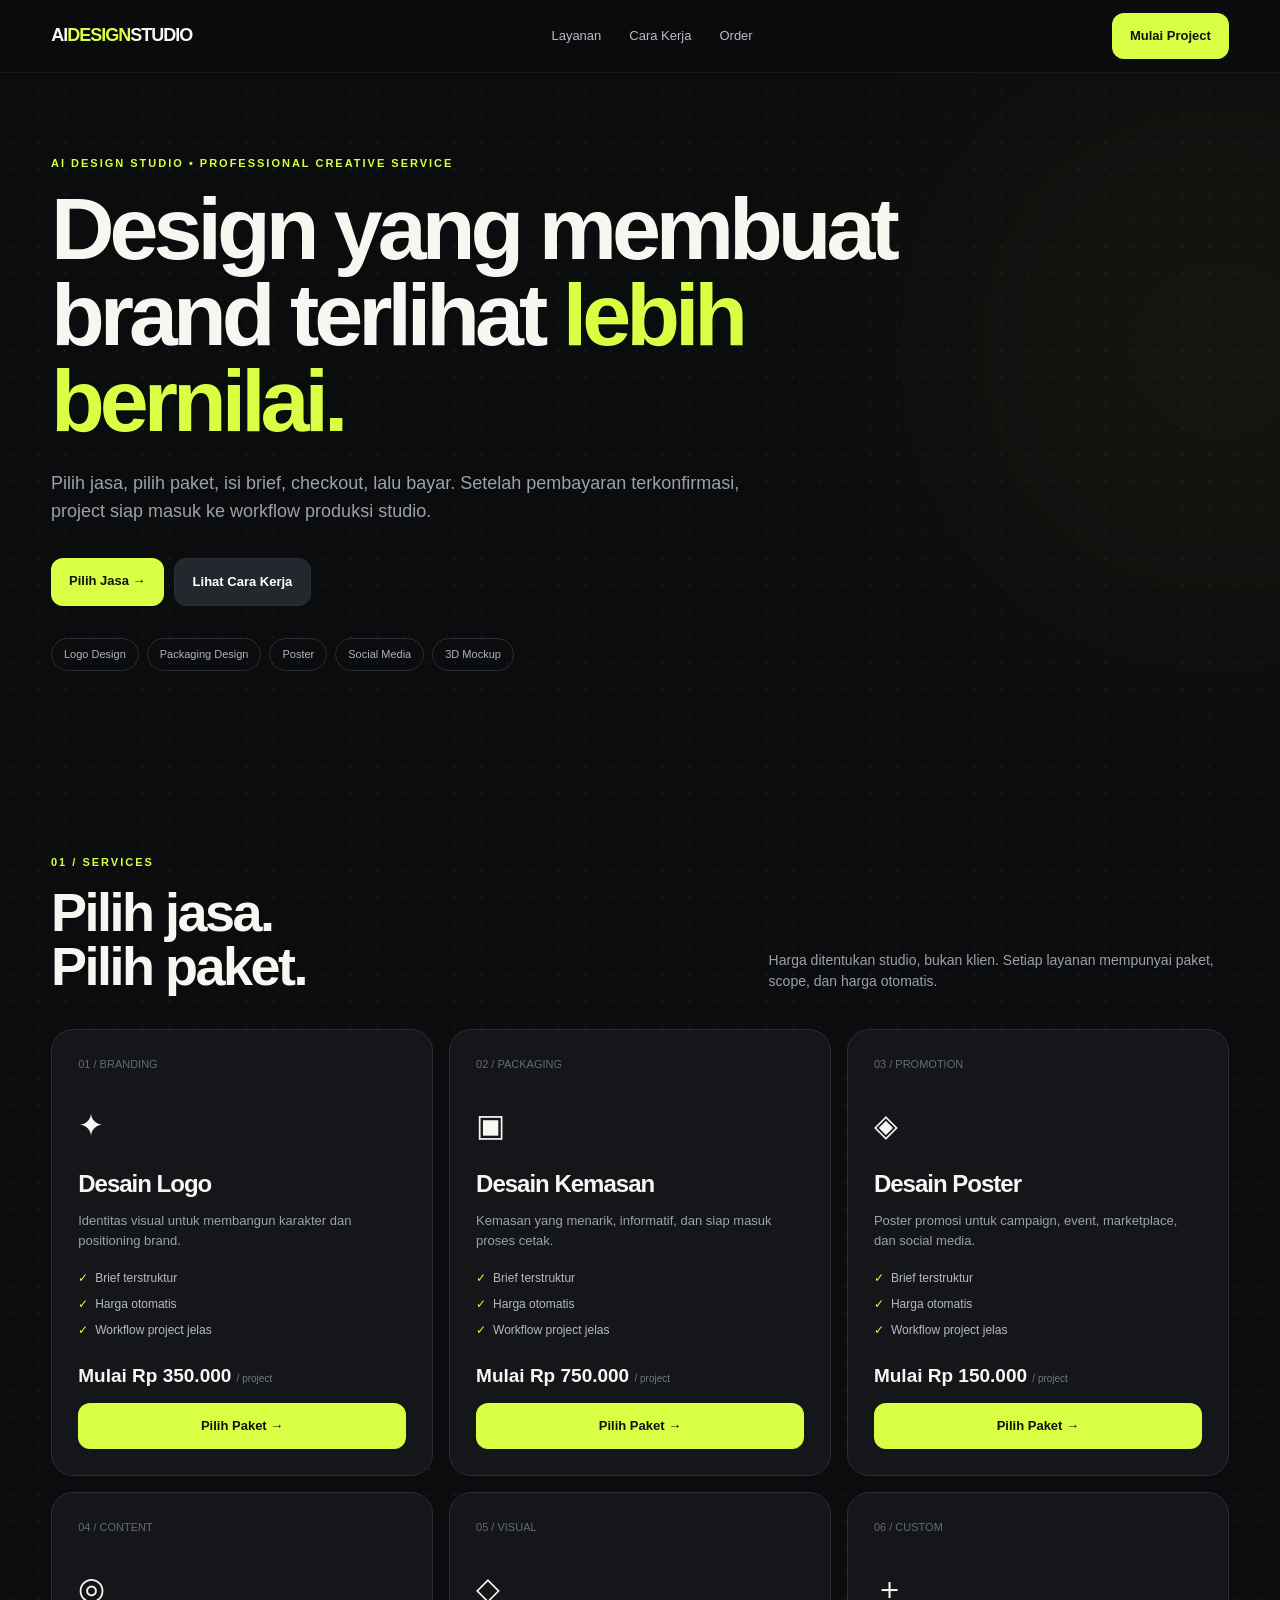
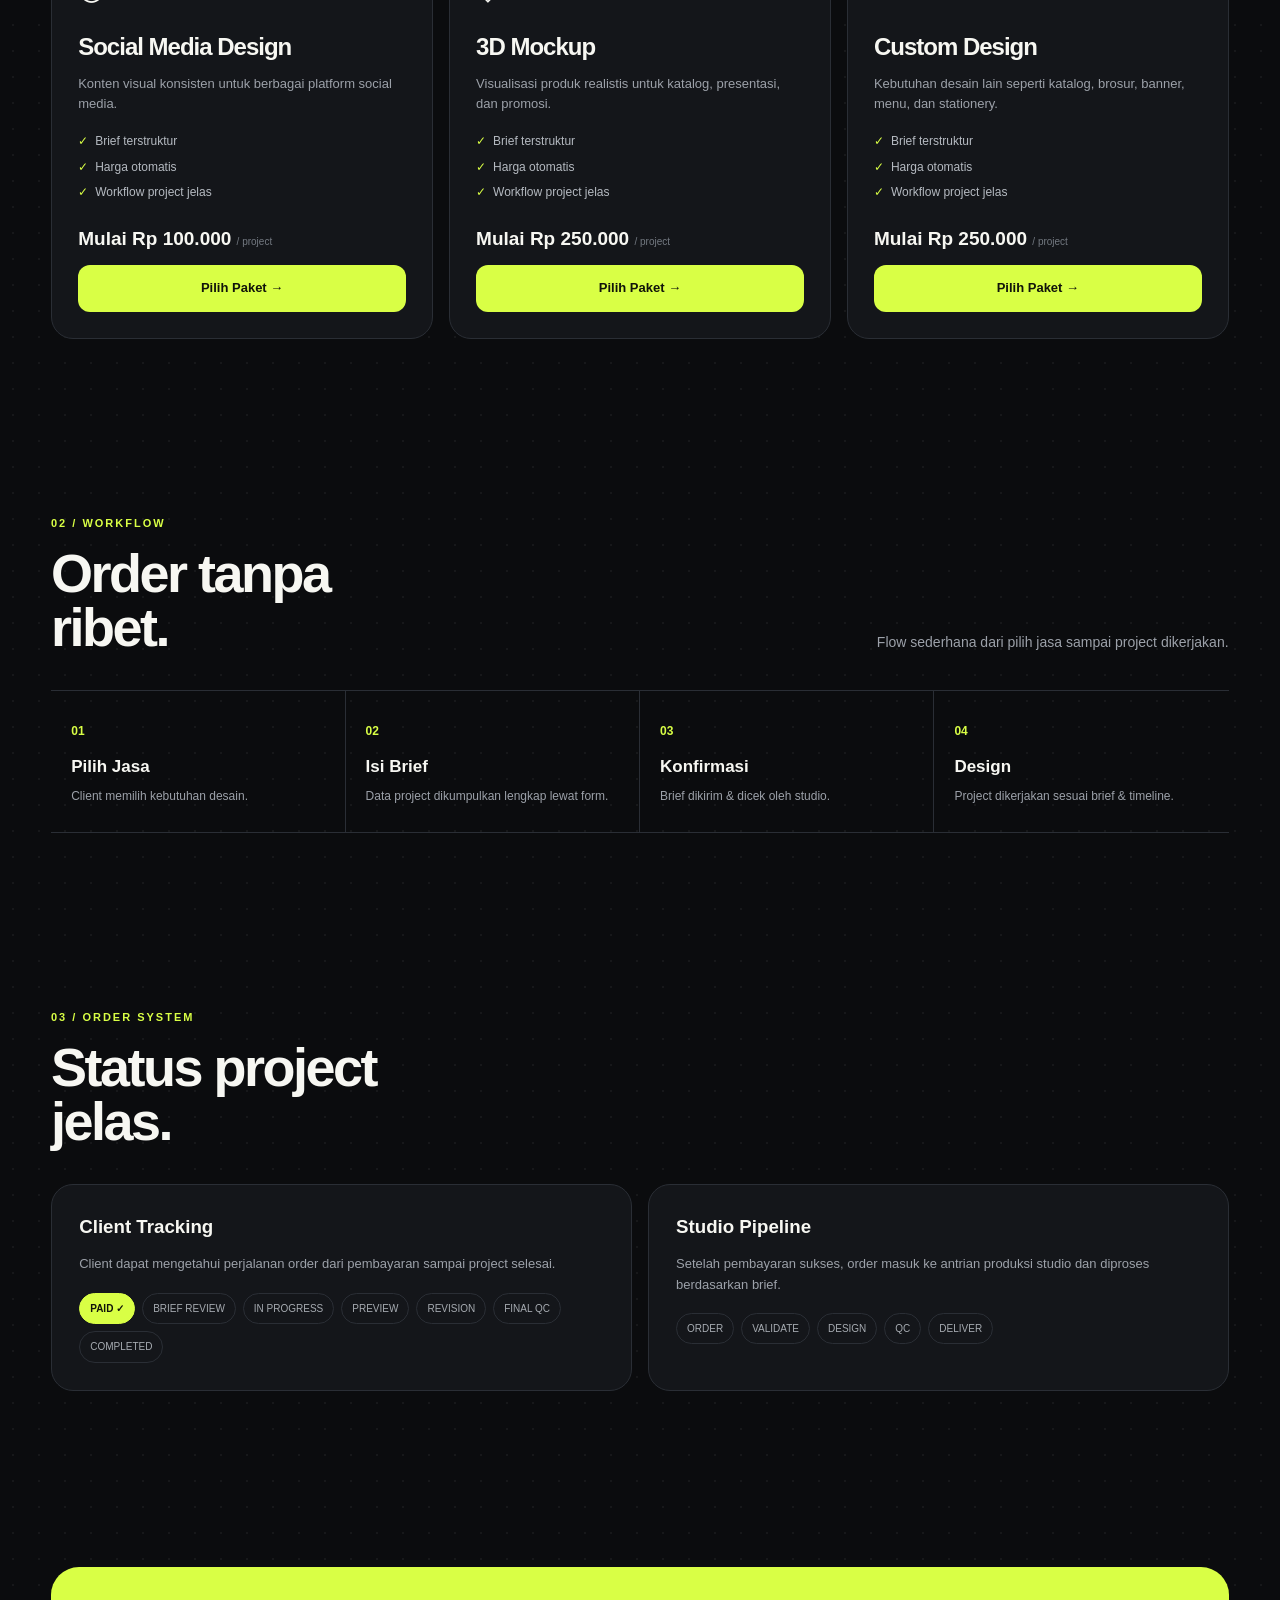
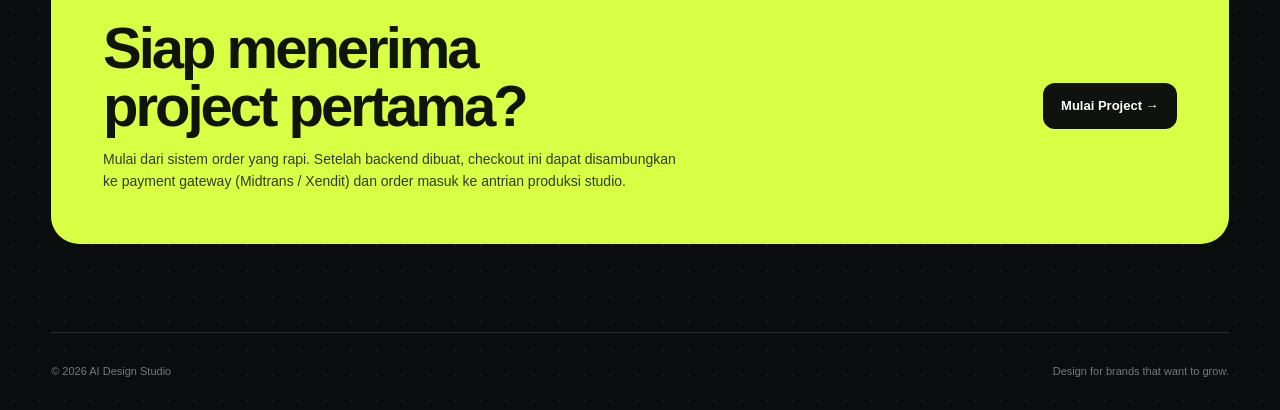
==== commit bdcc6149: "feat: add scroll-reveal animation + background options - Scroll-reveal (fade-up) via IntersectionObs" ====
--- a/index.html
+++ b/index.html
@@ -28,6 +28,87 @@
       font-family:Inter,Arial,Helvetica,sans-serif;
       line-height:1.55;
     }
+
+    /* ===== BACKGROUND OPTIONS =====
+       Ganti class di <body> untuk ganti background:
+       bg-solid   -> polos (default lama)
+       bg-grid    -> dot grid halus
+       bg-aurora  -> gradient bergerak pelan
+       bg-mesh    -> radial blur soft
+    */
+    body.bg-grid{
+      background-color:var(--bg);
+      background-image:radial-gradient(rgba(255,255,255,.05) 1px, transparent 1px);
+      background-size:26px 26px;
+    }
+    body.bg-aurora{
+      background:var(--bg);
+      position:relative;
+    }
+    body.bg-aurora::before{
+      content:"";
+      position:fixed;
+      inset:-20%;
+      z-index:-1;
+      background:
+        radial-gradient(40% 40% at 20% 30%, rgba(217,255,69,.10), transparent 60%),
+        radial-gradient(35% 35% at 80% 20%, rgba(120,170,255,.08), transparent 60%),
+        radial-gradient(45% 45% at 60% 80%, rgba(217,255,69,.07), transparent 60%);
+      filter:blur(20px);
+      animation:auroraShift 18s ease-in-out infinite alternate;
+    }
+    @keyframes auroraShift{
+      0%{transform:translate(0,0) scale(1)}
+      50%{transform:translate(3%,-2%) scale(1.05)}
+      100%{transform:translate(-2%,2%) scale(1.02)}
+    }
+    body.bg-mesh{
+      background:var(--bg);
+      position:relative;
+    }
+    body.bg-mesh::before{
+      content:"";
+      position:fixed;
+      inset:0;
+      z-index:-1;
+      background:
+        radial-gradient(60% 50% at 15% 10%, rgba(217,255,69,.10), transparent 55%),
+        radial-gradient(50% 50% at 85% 90%, rgba(120,170,255,.07), transparent 55%);
+      filter:blur(40px);
+    }
+
+    /* ===== SCROLL REVEAL ANIMATION ===== */
+    .reveal{
+      opacity:0;
+      transform:translateY(28px);
+      transition:opacity .7s cubic-bezier(.2,.7,.2,1), transform .7s cubic-bezier(.2,.7,.2,1);
+      will-change:opacity, transform;
+    }
+    .reveal.in{
+      opacity:1;
+      transform:translateY(0);
+    }
+    /* stagger antar anak dalam satu container */
+    .reveal-stagger > *{
+      opacity:0;
+      transform:translateY(24px);
+      transition:opacity .6s cubic-bezier(.2,.7,.2,1), transform .6s cubic-bezier(.2,.7,.2,1);
+    }
+    .reveal-stagger.in > *{
+      opacity:1;
+      transform:translateY(0);
+    }
+    .reveal-stagger.in > *:nth-child(1){transition-delay:.05s}
+    .reveal-stagger.in > *:nth-child(2){transition-delay:.12s}
+    .reveal-stagger.in > *:nth-child(3){transition-delay:.19s}
+    .reveal-stagger.in > *:nth-child(4){transition-delay:.26s}
+    .reveal-stagger.in > *:nth-child(5){transition-delay:.33s}
+    .reveal-stagger.in > *:nth-child(6){transition-delay:.40s}
+    /* Fallback: kalau JS mati, tetap tampil */
+    @media (prefers-reduced-motion: reduce){
+      .reveal,.reveal-stagger > *{opacity:1 !important;transform:none !important;transition:none !important}
+      body.bg-aurora::before{animation:none}
+    }
     a{text-decoration:none;color:inherit}
     button,input,textarea,select{font:inherit}
     button{cursor:pointer}
@@ -524,7 +605,7 @@
     }
   </style>
 </head>
-<body>
+<body class="bg-grid">
 
 <nav>
   <div class="container nav-inner">
@@ -540,14 +621,14 @@
 
 <header class="hero">
   <div class="container">
-    <div class="eyebrow">AI Design Studio • Professional Creative Service</div>
-    <h1>Design yang membuat brand terlihat <span>lebih bernilai.</span></h1>
-    <p>Pilih jasa, pilih paket, isi brief, checkout, lalu bayar. Setelah pembayaran terkonfirmasi, project siap masuk ke workflow produksi studio.</p>
-    <div class="hero-actions">
+    <div class="eyebrow reveal">AI Design Studio • Professional Creative Service</div>
+    <h1 class="reveal">Design yang membuat brand terlihat <span>lebih bernilai.</span></h1>
+    <p class="reveal">Pilih jasa, pilih paket, isi brief, checkout, lalu bayar. Setelah pembayaran terkonfirmasi, project siap masuk ke workflow produksi studio.</p>
+    <div class="hero-actions reveal">
       <a class="btn btn-primary" href="#services">Pilih Jasa →</a>
       <a class="btn btn-dark" href="#process">Lihat Cara Kerja</a>
     </div>
-    <div class="chips">
+    <div class="chips reveal">
       <span class="chip">Logo Design</span>
       <span class="chip">Packaging Design</span>
       <span class="chip">Poster</span>
@@ -559,27 +640,27 @@
 
 <section id="services">
   <div class="container">
-    <div class="section-head">
+    <div class="section-head reveal">
       <div>
         <div class="eyebrow">01 / Services</div>
         <h2>Pilih jasa.<br>Pilih paket.</h2>
       </div>
       <p>Harga ditentukan studio, bukan klien. Setiap layanan mempunyai paket, scope, dan harga otomatis.</p>
     </div>
-    <div class="services-grid" id="serviceGrid"></div>
+    <div class="services-grid reveal-stagger" id="serviceGrid"></div>
   </div>
 </section>
 
 <section id="process">
   <div class="container">
-    <div class="section-head">
+    <div class="section-head reveal">
       <div>
         <div class="eyebrow">02 / Workflow</div>
         <h2>Order tanpa<br>ribet.</h2>
       </div>
       <p>Flow sederhana dari pilih jasa sampai project dikerjakan.</p>
     </div>
-    <div class="process">
+    <div class="process reveal-stagger">
       <div class="process-step"><b>01</b><h3>Pilih Jasa</h3><p>Client memilih kebutuhan desain.</p></div>
       <div class="process-step"><b>02</b><h3>Isi Brief</h3><p>Data project dikumpulkan lengkap lewat form.</p></div>
       <div class="process-step"><b>03</b><h3>Konfirmasi</h3><p>Brief dikirim & dicek oleh studio.</p></div>
@@ -590,13 +671,13 @@
 
 <section id="tracking">
   <div class="container">
-    <div class="section-head">
+    <div class="section-head reveal">
       <div>
         <div class="eyebrow">03 / Order System</div>
         <h2>Status project<br>jelas.</h2>
       </div>
     </div>
-    <div class="status-grid">
+    <div class="status-grid reveal-stagger">
       <div class="status-card">
         <h3>Client Tracking</h3>
         <p>Client dapat mengetahui perjalanan order dari pembayaran sampai project selesai.</p>
@@ -627,7 +708,7 @@
 
 <section>
   <div class="container">
-    <div class="cta">
+    <div class="cta reveal">
       <div>
         <h2>Siap menerima<br>project pertama?</h2>
         <p>Mulai dari sistem order yang rapi. Setelah backend dibuat, checkout ini dapat disambungkan ke payment gateway (Midtrans / Xendit) dan order masuk ke antrian produksi studio.</p>
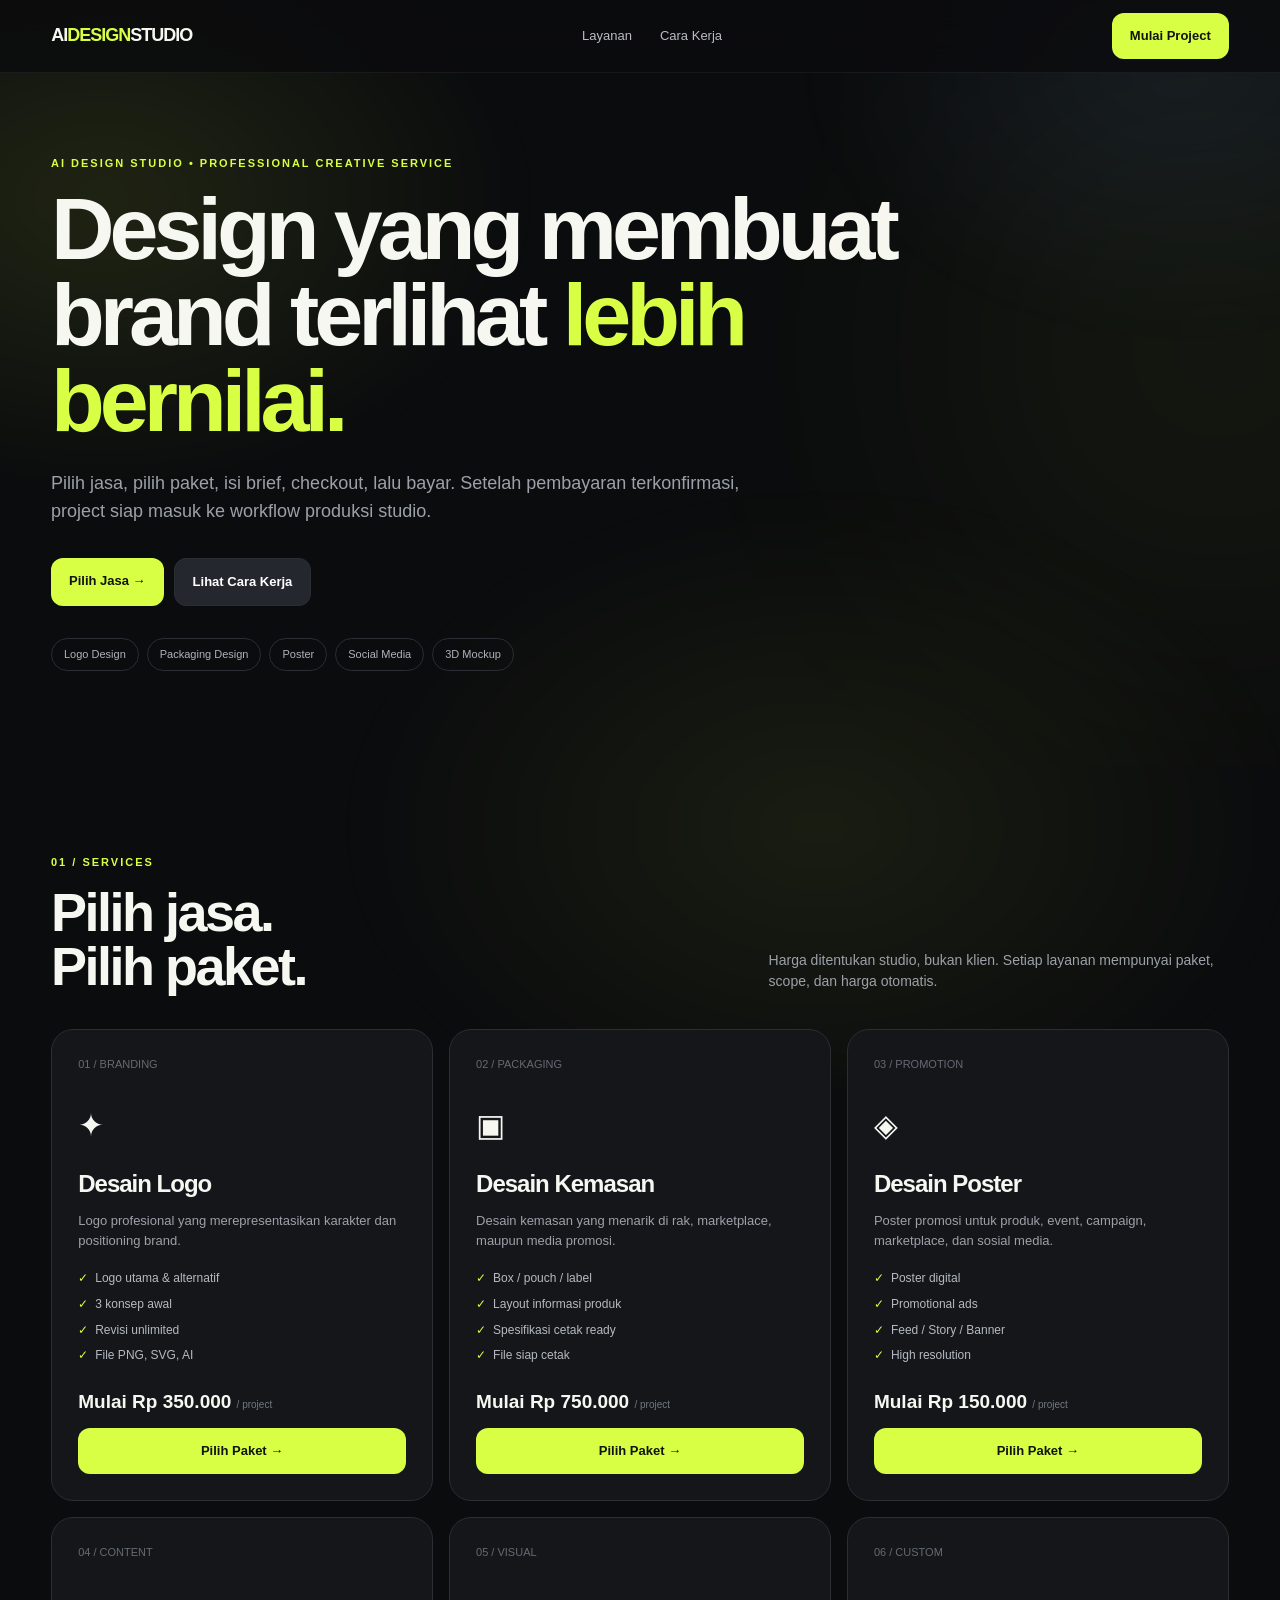
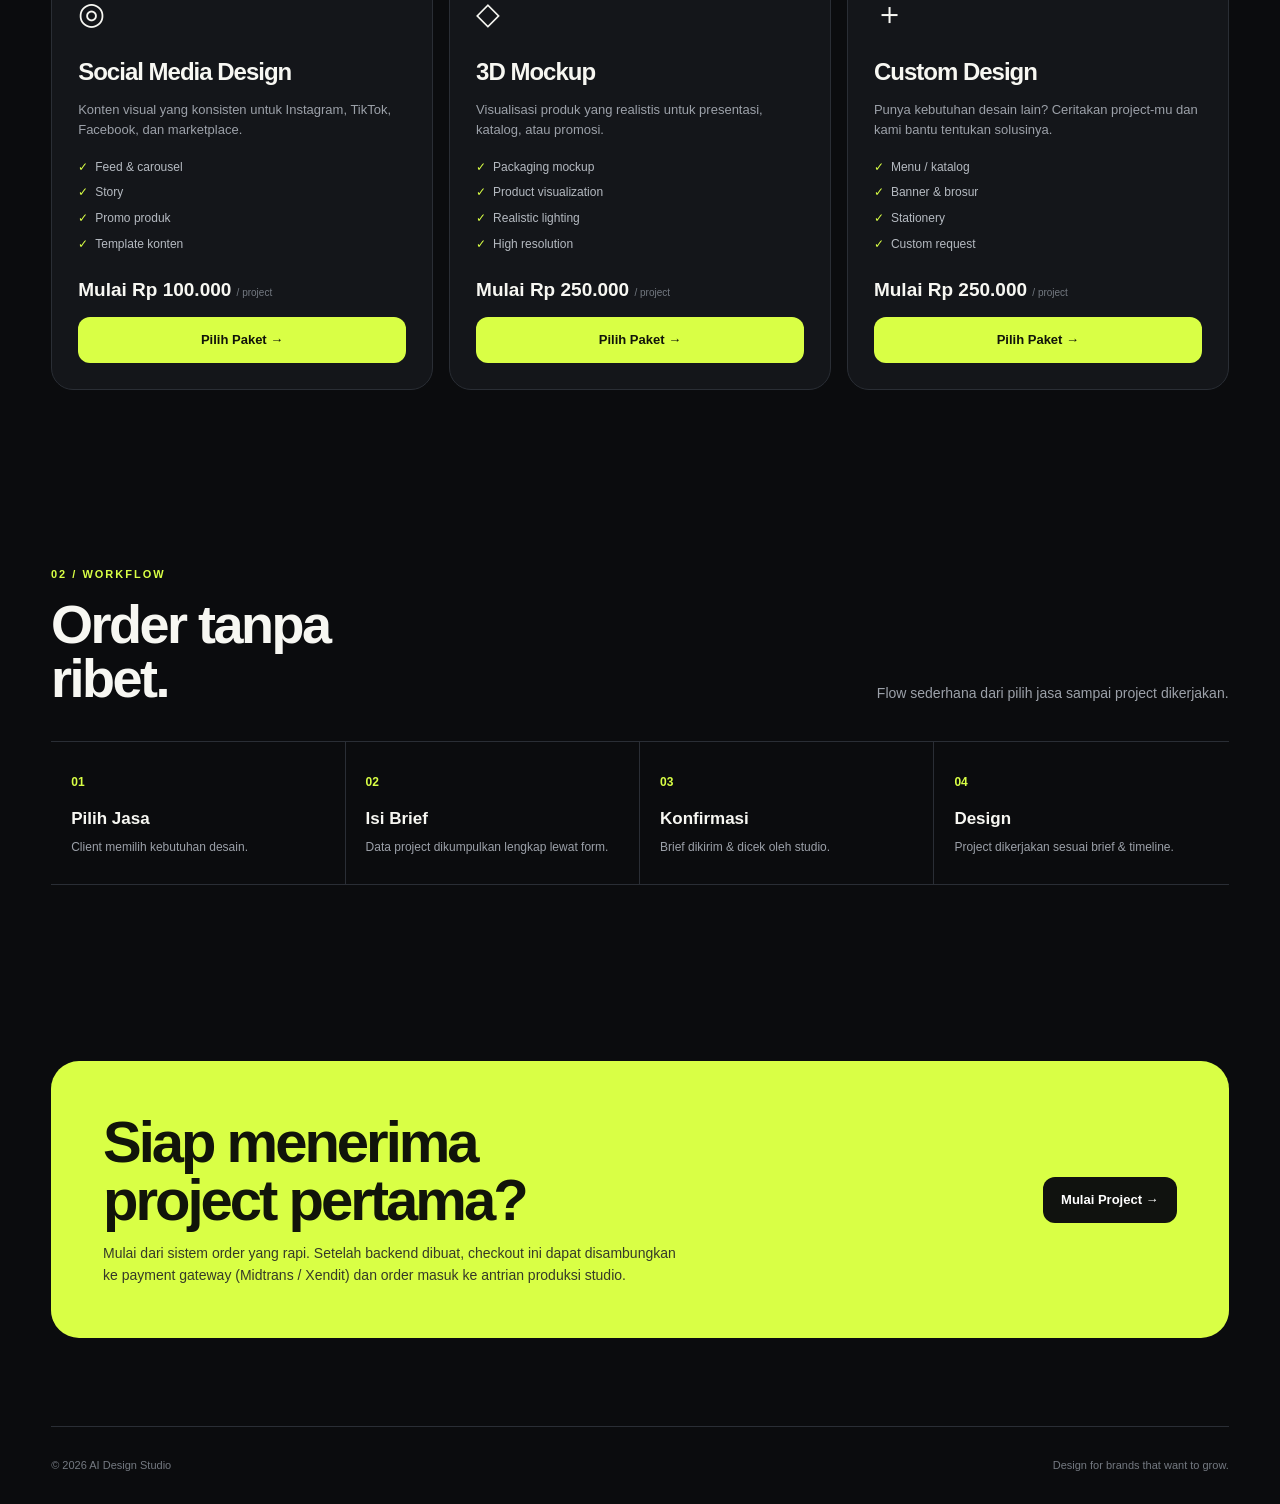
==== commit b70d1149: "update: DP 50% payment, revert service descriptions, remove status tracking - Payment screen now sho" ====
--- a/index.html
+++ b/index.html
@@ -304,37 +304,6 @@
     .process-step h3{margin:12px 0 6px;font-size:17px}
     .process-step p{margin:0;color:var(--muted);font-size:12px}
 
-    /* STATUS TRACKING */
-    .status-grid{
-      display:grid;
-      grid-template-columns:1fr 1fr;
-      gap:16px;
-    }
-    .status-card{
-      background:var(--surface);
-      border:1px solid var(--line);
-      border-radius:22px;
-      padding:27px;
-    }
-    .status-card h3{margin:0 0 9px}
-    .status-card p{color:var(--muted);font-size:13px}
-    .status-list{
-      display:flex;flex-wrap:wrap;gap:7px;margin-top:18px;
-    }
-    .status-pill{
-      border:1px solid var(--line);
-      color:#a6abb1;
-      border-radius:999px;
-      padding:7px 10px;
-      font-size:10px;
-    }
-    .status-pill.active{
-      color:#11140a;
-      background:var(--accent);
-      border-color:var(--accent);
-      font-weight:800;
-    }
-
     /* CTA */
     .cta{
       background:var(--accent);
@@ -530,6 +499,12 @@
     .payment-box.show{display:block}
     .payment-box h3{font-size:26px;margin:4px 0 10px}
     .payment-box p{color:var(--muted);font-size:13px;max-width:560px;margin:0 auto 18px}
+    .pay-note{
+      color:var(--accent);
+      font-size:12px;
+      margin:14px 0 4px;
+      font-weight:600;
+    }
     .order-id{
       display:inline-block;
       background:#202329;
@@ -605,7 +580,7 @@
     }
   </style>
 </head>
-<body class="bg-grid">
+<body class="bg-aurora">
 
 <nav>
   <div class="container nav-inner">
@@ -613,7 +588,6 @@
     <div class="nav-links">
       <a href="#services">Layanan</a>
       <a href="#process">Cara Kerja</a>
-      <a href="#tracking">Order</a>
     </div>
     <button class="btn btn-primary" onclick="openOrder('Desain Logo')">Mulai Project</button>
   </div>
@@ -665,43 +639,6 @@
       <div class="process-step"><b>02</b><h3>Isi Brief</h3><p>Data project dikumpulkan lengkap lewat form.</p></div>
       <div class="process-step"><b>03</b><h3>Konfirmasi</h3><p>Brief dikirim & dicek oleh studio.</p></div>
       <div class="process-step"><b>04</b><h3>Design</h3><p>Project dikerjakan sesuai brief & timeline.</p></div>
-    </div>
-  </div>
-</section>
-
-<section id="tracking">
-  <div class="container">
-    <div class="section-head reveal">
-      <div>
-        <div class="eyebrow">03 / Order System</div>
-        <h2>Status project<br>jelas.</h2>
-      </div>
-    </div>
-    <div class="status-grid reveal-stagger">
-      <div class="status-card">
-        <h3>Client Tracking</h3>
-        <p>Client dapat mengetahui perjalanan order dari pembayaran sampai project selesai.</p>
-        <div class="status-list">
-          <span class="status-pill active">PAID ✓</span>
-          <span class="status-pill">BRIEF REVIEW</span>
-          <span class="status-pill">IN PROGRESS</span>
-          <span class="status-pill">PREVIEW</span>
-          <span class="status-pill">REVISION</span>
-          <span class="status-pill">FINAL QC</span>
-          <span class="status-pill">COMPLETED</span>
-        </div>
-      </div>
-      <div class="status-card">
-        <h3>Studio Pipeline</h3>
-        <p>Setelah pembayaran sukses, order masuk ke antrian produksi studio dan diproses berdasarkan brief.</p>
-        <div class="status-list">
-          <span class="status-pill">ORDER</span>
-          <span class="status-pill">VALIDATE</span>
-          <span class="status-pill">DESIGN</span>
-          <span class="status-pill">QC</span>
-          <span class="status-pill">DELIVER</span>
-        </div>
-      </div>
     </div>
   </div>
 </section>
@@ -814,8 +751,10 @@
       <div class="checkout-summary">
         <div class="summary-row"><span>Service</span><strong id="payService">-</strong></div>
         <div class="summary-row"><span>Paket</span><strong id="payPackage">-</strong></div>
-        <div class="summary-row total"><span>Total</span><strong id="payTotal">Rp0</strong></div>
-      </div>
+        <div class="summary-row total"><span>DP 50%</span><strong id="payTotal">Rp0</strong></div>
+      </div>
+
+      <p class="pay-note" id="payNote"></p>
 
       <div class="payment-methods">
         <button class="payment-method" onclick="simulatePayment('QRIS')">
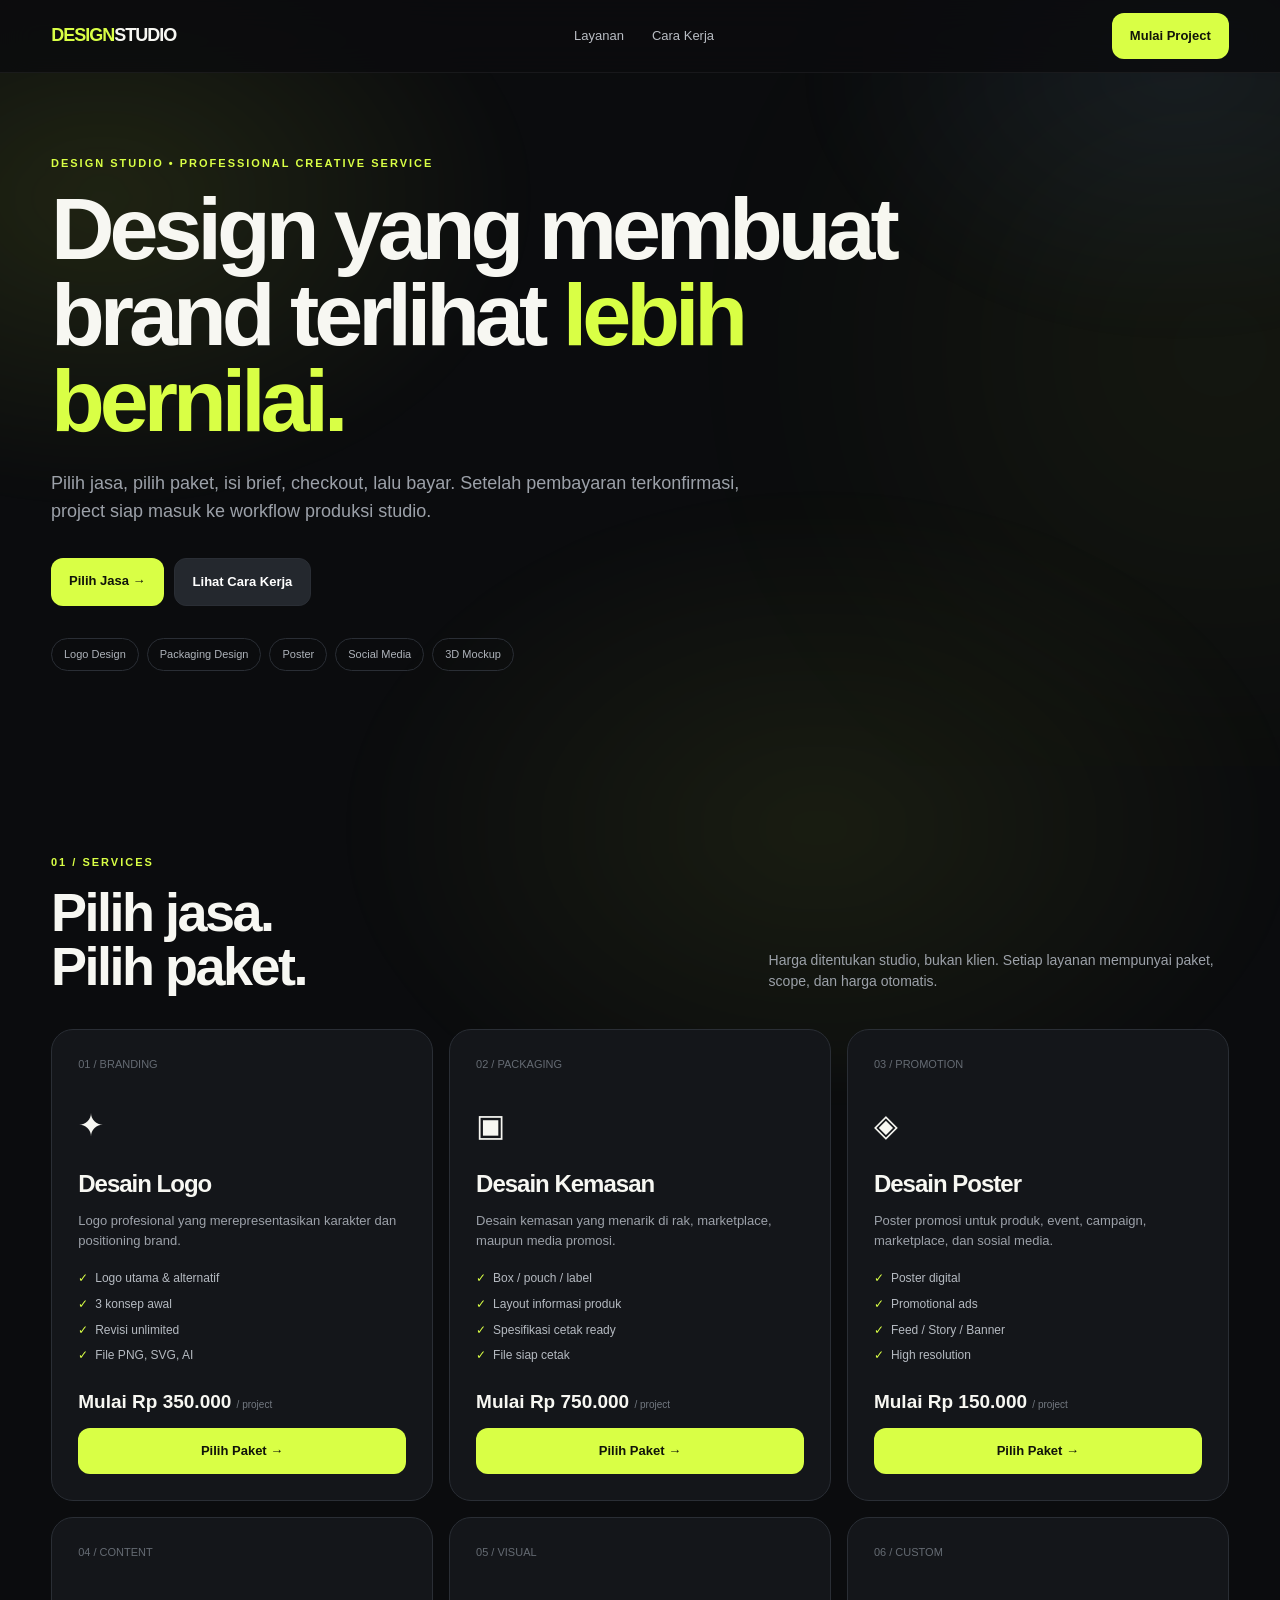
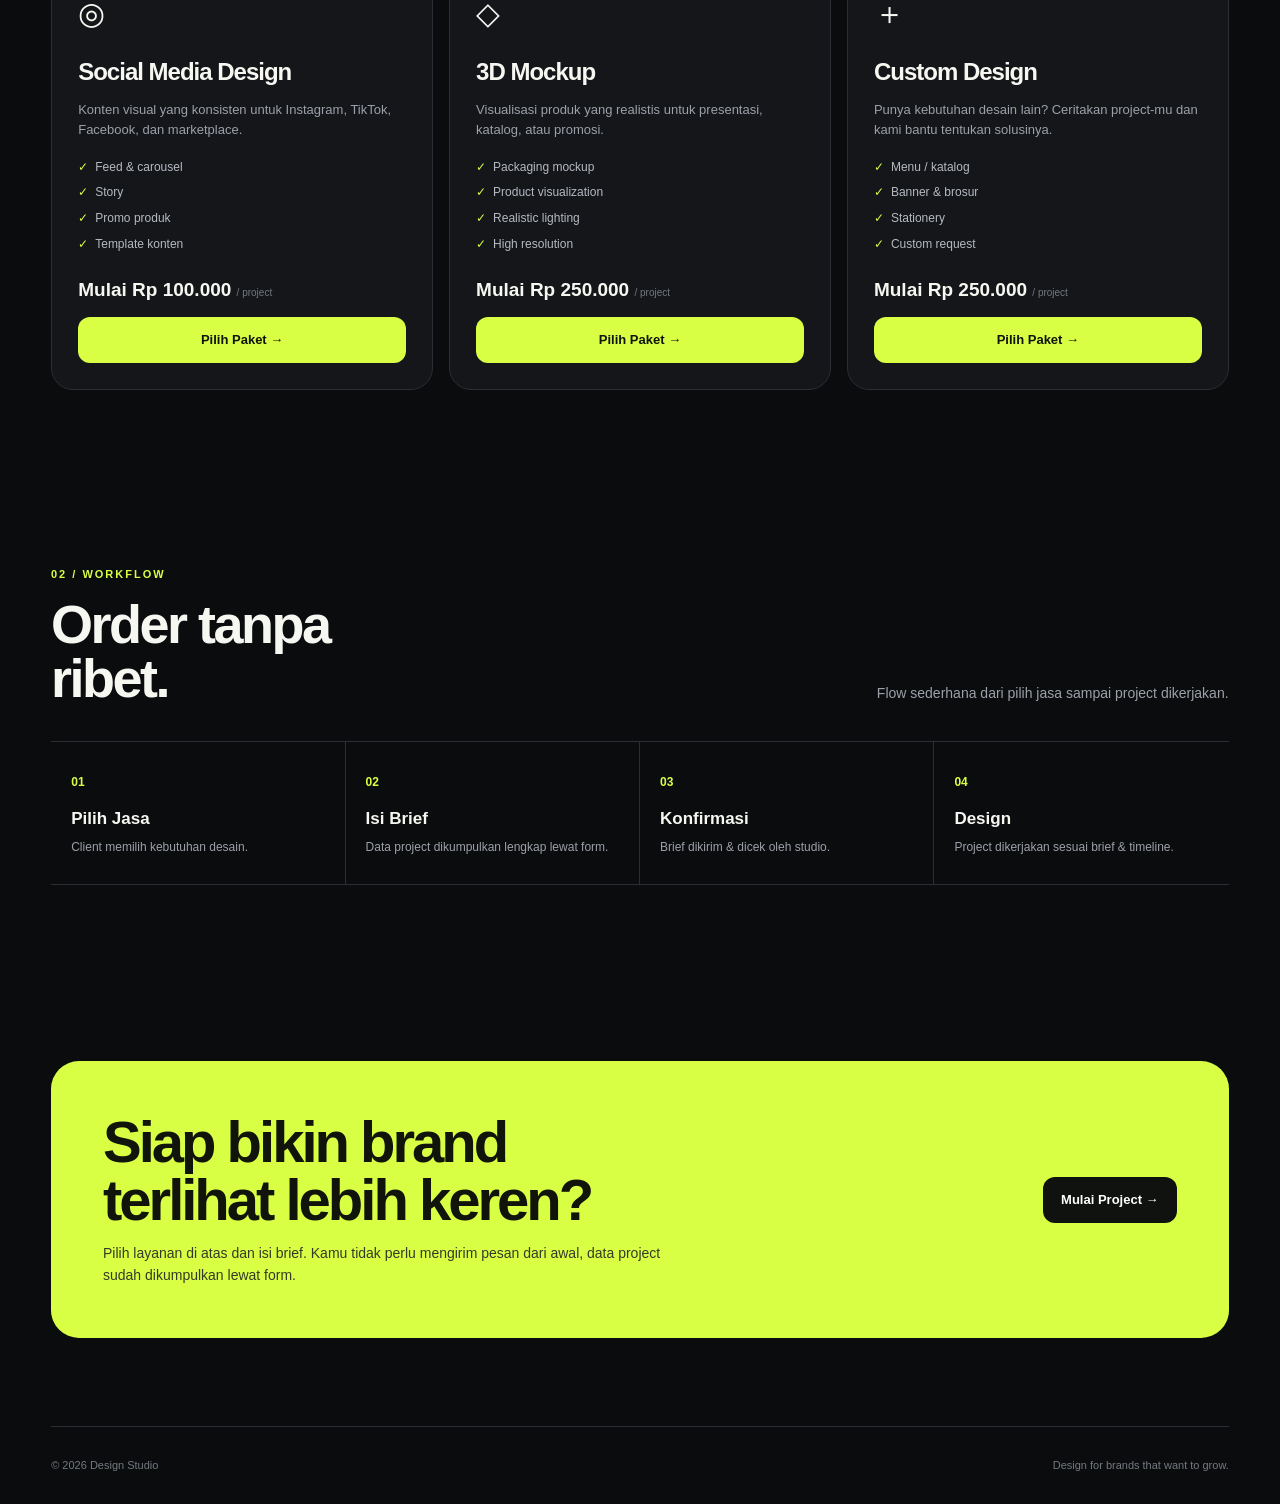
==== commit 8e68aef2: "feat: order bridge - connect landing page + dashboard + Hermes - server.py: local REST API + JSON st" ====
--- a/index.html
+++ b/index.html
@@ -3,7 +3,7 @@
 <head>
   <meta charset="UTF-8" />
   <meta name="viewport" content="width=device-width, initial-scale=1.0" />
-  <title>AI Design Studio — Jasa Desain Profesional</title>
+  <title>Design Studio — Jasa Desain Profesional</title>
   <meta name="description" content="Jasa desain profesional untuk logo, kemasan, poster, social media, dan 3D mockup. Pilih jasa, pilih paket, isi brief, checkout, bayar." />
   <style>
     :root{
@@ -584,7 +584,7 @@
 
 <nav>
   <div class="container nav-inner">
-    <a class="brand" href="#">AI<span>DESIGN</span>STUDIO</a>
+    <a class="brand" href="#"><span>DESIGN</span>STUDIO</a>
     <div class="nav-links">
       <a href="#services">Layanan</a>
       <a href="#process">Cara Kerja</a>
@@ -595,7 +595,7 @@
 
 <header class="hero">
   <div class="container">
-    <div class="eyebrow reveal">AI Design Studio • Professional Creative Service</div>
+    <div class="eyebrow reveal">Design Studio • Professional Creative Service</div>
     <h1 class="reveal">Design yang membuat brand terlihat <span>lebih bernilai.</span></h1>
     <p class="reveal">Pilih jasa, pilih paket, isi brief, checkout, lalu bayar. Setelah pembayaran terkonfirmasi, project siap masuk ke workflow produksi studio.</p>
     <div class="hero-actions reveal">
@@ -647,8 +647,8 @@
   <div class="container">
     <div class="cta reveal">
       <div>
-        <h2>Siap menerima<br>project pertama?</h2>
-        <p>Mulai dari sistem order yang rapi. Setelah backend dibuat, checkout ini dapat disambungkan ke payment gateway (Midtrans / Xendit) dan order masuk ke antrian produksi studio.</p>
+        <h2>Siap bikin brand<br>terlihat lebih keren?</h2>
+        <p>Pilih layanan di atas dan isi brief. Kamu tidak perlu mengirim pesan dari awal, data project sudah dikumpulkan lewat form.</p>
       </div>
       <button class="btn" onclick="openOrder('Desain Logo')">Mulai Project →</button>
     </div>
@@ -656,7 +656,7 @@
 </section>
 
 <footer class="container">
-  <span>© 2026 AI Design Studio</span>
+  <span>© 2026 Design Studio</span>
   <span class="footer-note">Design for brands that want to grow.</span>
 </footer>
 
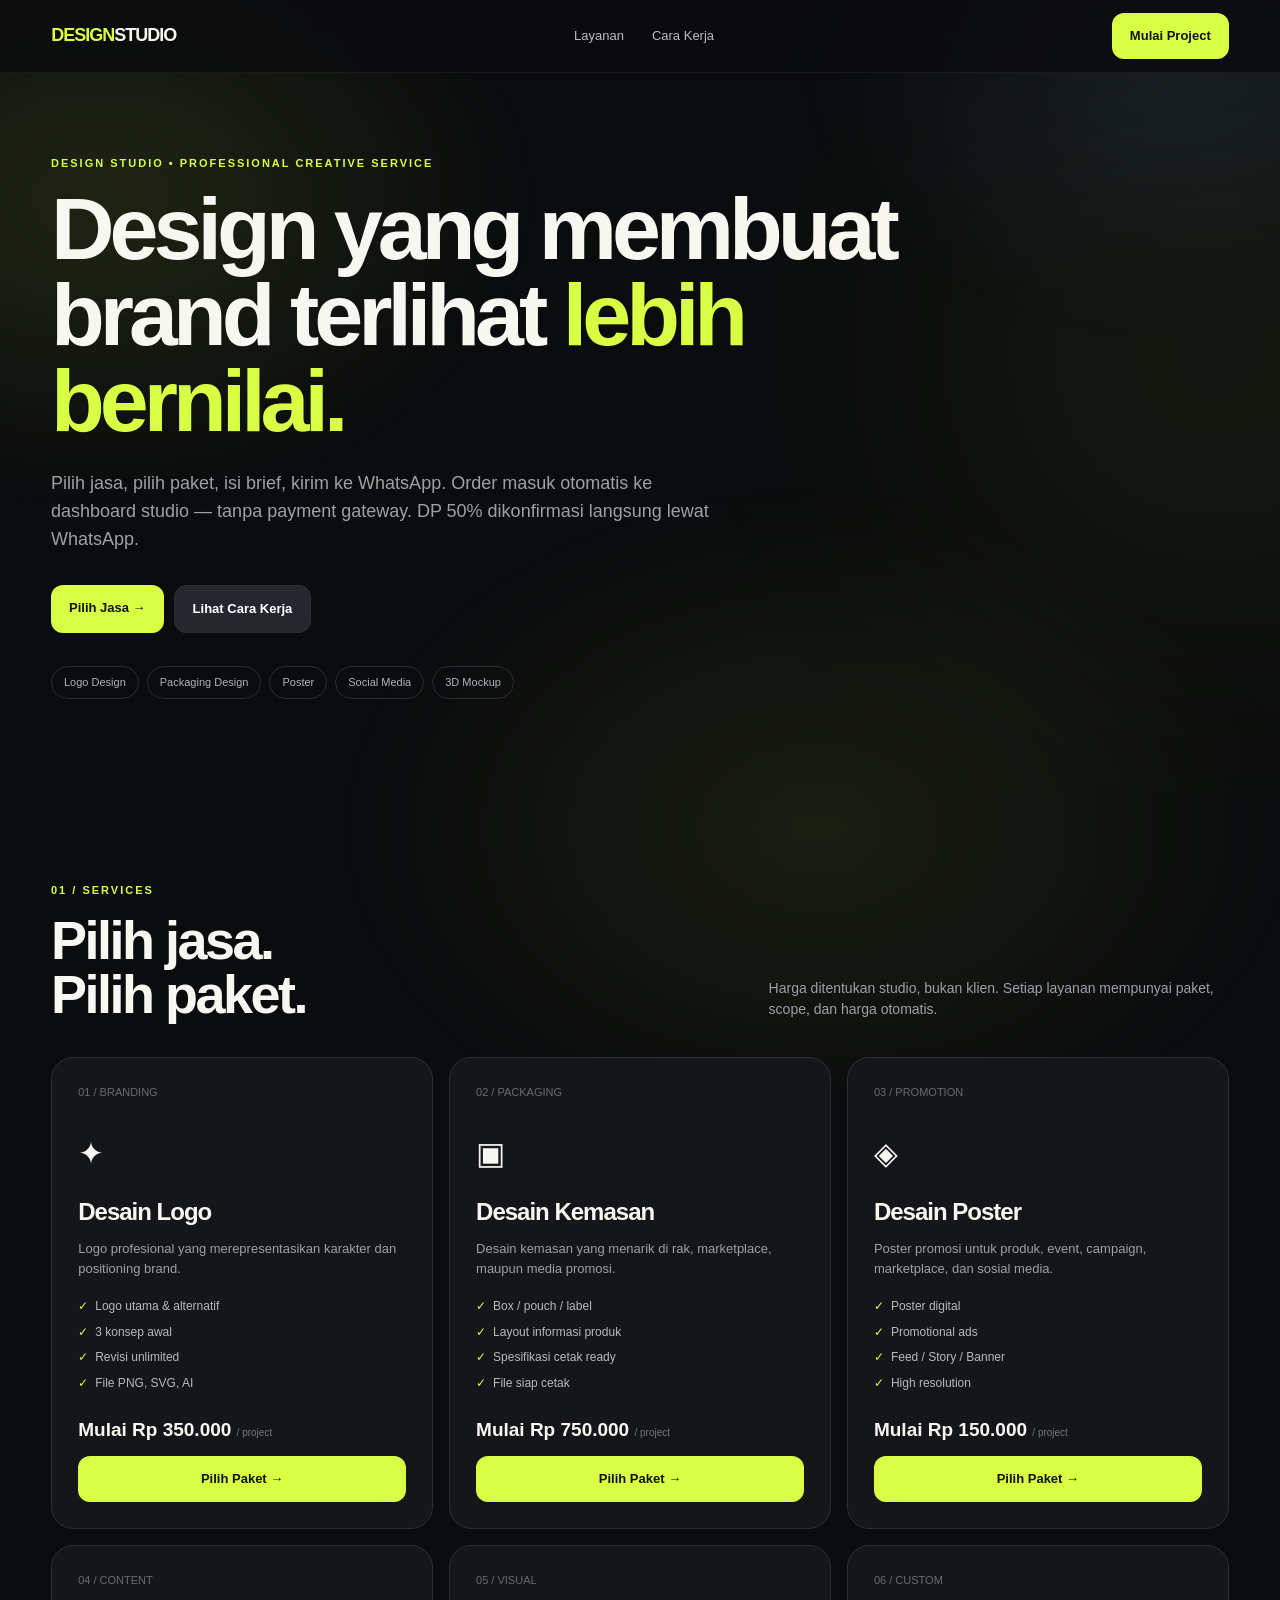
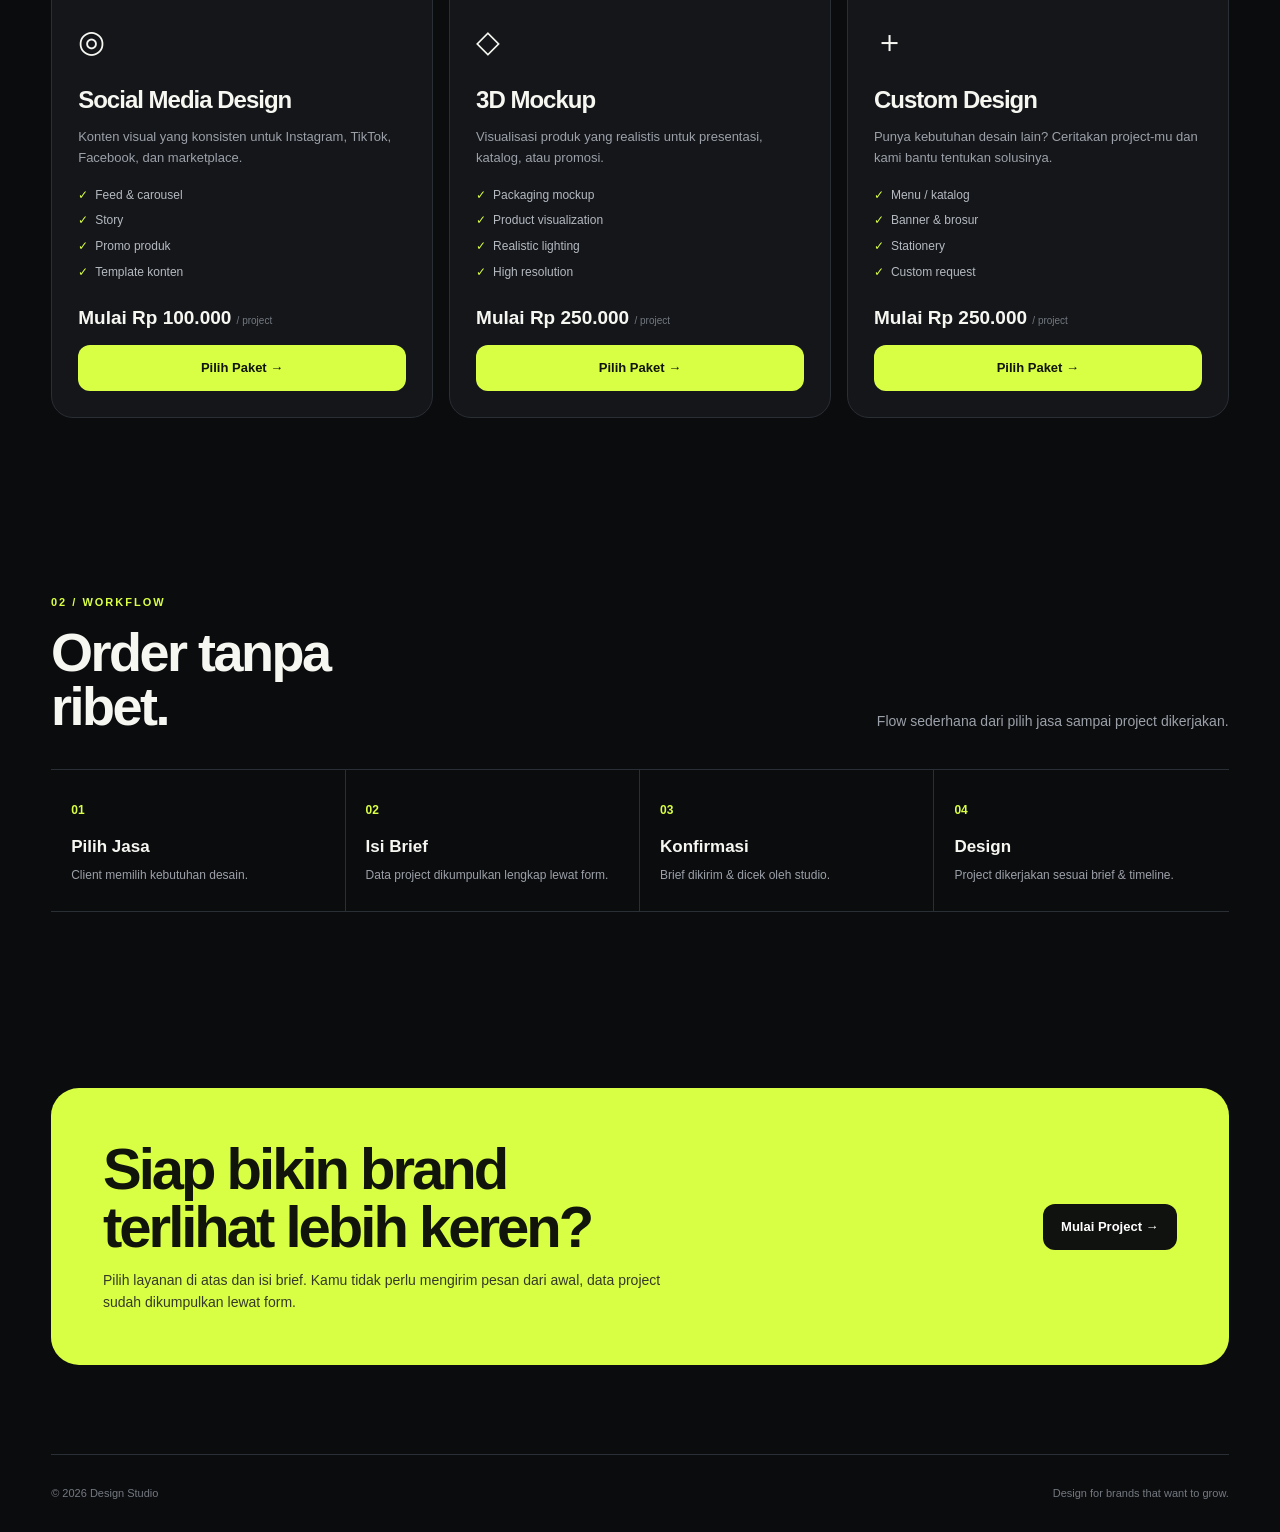
==== commit 1a2f4f73: "feat: hapus payment gateway - langsung ke WhatsApp - scripts.js: simulatePayment -> checkoutToWhatsA" ====
--- a/index.html
+++ b/index.html
@@ -3,6 +3,8 @@
 <head>
   <meta charset="UTF-8" />
   <meta name="viewport" content="width=device-width, initial-scale=1.0" />
+  <meta name="theme-color" content="#0d0d12">
+  <link rel="icon" href="assets/studio.ico" type="image/x-icon">
   <title>Design Studio — Jasa Desain Profesional</title>
   <meta name="description" content="Jasa desain profesional untuk logo, kemasan, poster, social media, dan 3D mockup. Pilih jasa, pilih paket, isi brief, checkout, bayar." />
   <style>
@@ -597,7 +599,7 @@
   <div class="container">
     <div class="eyebrow reveal">Design Studio • Professional Creative Service</div>
     <h1 class="reveal">Design yang membuat brand terlihat <span>lebih bernilai.</span></h1>
-    <p class="reveal">Pilih jasa, pilih paket, isi brief, checkout, lalu bayar. Setelah pembayaran terkonfirmasi, project siap masuk ke workflow produksi studio.</p>
+    <p class="reveal">Pilih jasa, pilih paket, isi brief, kirim ke WhatsApp. Order masuk otomatis ke dashboard studio — tanpa payment gateway. DP 50% dikonfirmasi langsung lewat WhatsApp.</p>
     <div class="hero-actions reveal">
       <a class="btn btn-primary" href="#services">Pilih Jasa →</a>
       <a class="btn btn-dark" href="#process">Lihat Cara Kerja</a>
@@ -743,9 +745,9 @@
 
     <!-- PAYMENT -->
     <div class="payment-box" id="paymentScreen">
-      <div class="eyebrow">Payment</div>
-      <h3>Pilih metode pembayaran</h3>
-      <p>Order sudah dibuat. Pada implementasi production, pilihan berikut akan membuka halaman pembayaran Midtrans/Xendit.</p>
+      <div class="eyebrow">Konfirmasi via WhatsApp</div>
+      <h3>Setelah kirim, kamu akan diarahkan ke WhatsApp</h3>
+      <p>Order sudah dibuat. Kami tidak pakai payment gateway — konfirmasi DP langsung lewat WhatsApp ke nomor resmi studio.</p>
       <div class="order-id" id="paymentOrderId">DS-0000</div>
 
       <div class="checkout-summary">
@@ -756,20 +758,9 @@
 
       <p class="pay-note" id="payNote"></p>
 
-      <div class="payment-methods">
-        <button class="payment-method" onclick="simulatePayment('QRIS')">
-          <b>QRIS</b><small>Scan QR</small>
-        </button>
-        <button class="payment-method" onclick="simulatePayment('Virtual Account')">
-          <b>Virtual Account</b><small>BCA / BNI / BRI / Mandiri</small>
-        </button>
-        <button class="payment-method" onclick="simulatePayment('E-Wallet')">
-          <b>E-Wallet</b><small>GoPay / ShopeePay / lainnya</small>
-        </button>
-      </div>
-
-      <button class="btn btn-dark" onclick="backToOrder()">← Kembali ke brief</button>
-      <div class="note">Klik salah satu metode untuk mensimulasikan pembayaran berhasil.</div>
+      <button class="btn btn-dark" onclick="checkoutToWhatsApp()" style="width:100%;padding:14px;margin-top:10px">Lanjutkan ke WhatsApp →</button>
+
+      <button class="btn btn-light" onclick="backToOrder()" style="margin-top:12px">← Kembali ke brief</button>
     </div>
 
     <!-- SUCCESS -->
